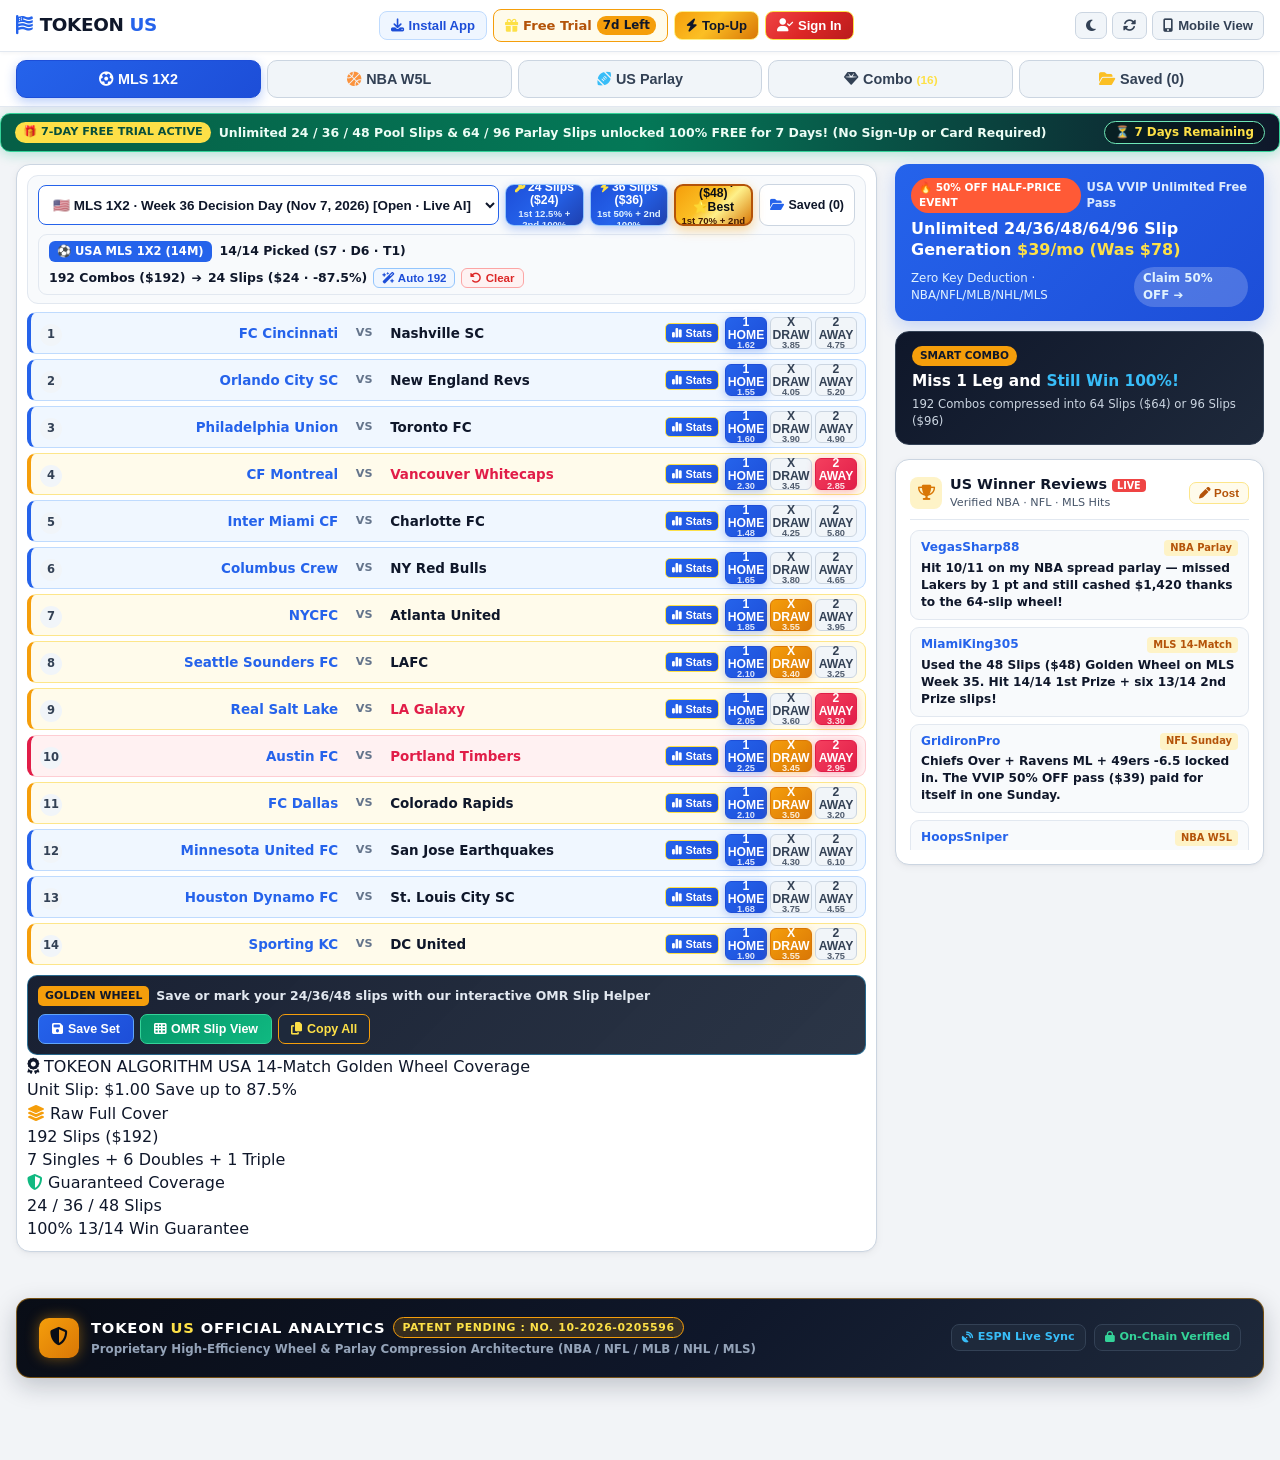
==== index.html @ 053cb9ce "feat(us): remove all AI win/loss predictions & integrate real-time ESPN official sportsbook/injury/s" ====
<!DOCTYPE html>
<html lang="en" data-theme="light" data-seo-country="US">
<head>
  <meta charset="UTF-8">
  <meta name="viewport" content="width=device-width, initial-scale=1.0, maximum-scale=5.0">
  <title>TOKEON US | USA Parlay &amp; 14-Match Pool Combinator (NBA · NFL · MLB · NHL · MLS)</title>
  <meta name="description" content="USA Exclusive AI Sportsbook Parlay & 14-Match Pool Combinator. Compress 192 combinations into 24/36/48/64/96 slips with 100% win guarantee across NBA, NFL, MLB, NHL, and MLS.">
  <meta name="theme-color" content="#0f172a">
  <meta name="robots" content="index, follow, noai, noimageai">
  <meta name="googlebot" content="index, follow, noai, noimageai">
  <meta http-equiv="X-Content-Type-Options" content="nosniff">
  <meta name="referrer" content="strict-origin-when-cross-origin">
  <link rel="manifest" href="./manifest.json">
  <link rel="stylesheet" href="https://cdnjs.cloudflare.com/ajax/libs/font-awesome/6.4.0/css/all.min.css">
  <link rel="stylesheet" href="./style.css?v=20261106_us_pure_en">
  <script src="https://assets.lemonsqueezy.com/lemon.js" defer></script>
</head>
<body class="pc-view-toto" data-view-mode="pc">

  <!-- 1ST LINE HEADER: TOKEON US | Install App | Keys | Top-Up | Sign In | Tools -->
  <header class="app-header app-header-line1">
    <div class="logo" style="cursor:pointer;" onclick="switchMainCategory('toto')">
      <i class="fa-solid fa-flag-usa"></i>
      <span>TOKEON <strong>US</strong></span>
    </div>

    <div class="header-main-actions">
      <button type="button" id="btnHeaderInstallApp" onclick="triggerInstallApp()" class="btn-header-item btn-betman" title="Install App on Desktop or Phone">
        <i class="fa-solid fa-download"></i>
        <span>Install App</span>
      </button>

      <div id="headerKeyDisplayBox" class="btn-header-item btn-key" style="cursor:pointer;" onclick="openKeyChargeModal('vvip')" title="7-Day Free Trial &amp; Key Status">
        <i class="fa-solid fa-gift" id="headerKeyIcon" style="color:#fde047;"></i>
        <span id="headerKeyLabelText">Free Trial</span>
        <span class="key-pill" id="headerKeyCountBadge">7d Left</span>
      </div>

      <button type="button" id="btnHeaderChargeKey" class="btn-header-item btn-sparkle-gold" onclick="openKeyChargeModal('key')">
        <i class="fa-solid fa-bolt"></i>
        <span>Top-Up</span>
      </button>

      <button type="button" id="btnHeaderUserInfo" class="btn-header-item btn-user btn-sparkle-red" onclick="handleUserHeaderClick()">
        <i class="fa-solid fa-user-check"></i>
        <span id="headerUserNameText">Sign In</span>
      </button>
    </div>

    <div class="header-right-tools">
      <button type="button" id="themeToggleBtn" class="btn-tool" onclick="toggleThemeMode()" title="Light / Dark Mode">
        <i class="fa-solid fa-moon" id="themeToggleIcon"></i>
      </button>
      <button type="button" id="refreshBtn" class="btn-tool" onclick="syncUsLiveScores(true)" title="Sync Official ESPN US Scores">
        <i class="fa-solid fa-rotate"></i>
      </button>
      <button type="button" id="deviceViewToggleBtn" class="btn-tool" onclick="toggleDeviceMode()" title="Switch Mobile / PC View">
        <i class="fa-solid fa-mobile-screen-button" id="deviceToggleIcon"></i>
        <span id="deviceToggleText">Mobile View</span>
      </button>
    </div>
  </header>

  <!-- 2ND LINE: 5-TAB MAIN CATEGORY BAR (IDENTICAL TO TOKEON.KR) -->
  <nav class="main-category-bar" id="mainCategoryBar">
    <button type="button" class="category-tab-btn active" id="tabNavToto" onclick="switchMainCategory('toto')">
      <i class="fa-solid fa-futbol"></i>
      <span>MLS 1X2</span>
    </button>
    <button type="button" class="category-tab-btn" id="tabNavBasket" onclick="switchMainCategory('basket')">
      <i class="fa-solid fa-basketball" style="color:#fb923c;"></i>
      <span>NBA W5L</span>
    </button>
    <button type="button" class="category-tab-btn" id="tabNavProto" onclick="switchMainCategory('proto')">
      <i class="fa-solid fa-football" style="color:#38bdf8;"></i>
      <span>US Parlay</span>
    </button>
    <button type="button" class="category-tab-btn vvip-tab-btn" id="tabNavCombo" onclick="switchMainCategory('combo')">
      <i class="fa-solid fa-gem"></i>
      <span>Combo <b id="comboCartBadgeCount" style="font-size:0.74rem; color:#fde047;"></b></span>
    </button>
    <button type="button" class="category-tab-btn" id="tabNavSaved" onclick="openGwSavedModal()">
      <i class="fa-solid fa-folder-open" style="color:#fbbf24;"></i>
      <span>Saved (<span id="navSavedSetsCount">0</span>)</span>
    </button>
  </nav>

  <!-- US 7-DAY UNLIMITED FREE TRIAL LAUNCH BANNER -->
  <div id="usFreeTrialTopBanner" style="max-width:1400px; margin:6px auto 0 auto; padding:7px 14px; background:linear-gradient(90deg, #065f46 0%, #047857 50%, #0f172a 100%); border:1.5px solid #34d399; border-radius:10px; color:#ffffff; display:flex; align-items:center; justify-content:space-between; flex-wrap:wrap; gap:8px; font-size:0.78rem; box-shadow:0 3px 12px rgba(16,185,129,0.28);">
    <div style="display:flex; align-items:center; gap:8px; flex-wrap:wrap;">
      <span id="usTrialBadgePill" style="background:#fde047; color:#064e3b; font-size:0.70rem; font-weight:900; padding:2px 8px; border-radius:999px;">🎁 7-DAY FREE TRIAL ACTIVE</span>
      <span id="usTrialBannerDesc" style="font-weight:800; color:#ecfdf5;">Unlimited 24 / 36 / 48 Pool Slips &amp; 64 / 96 Parlay Slips unlocked <b>100% FREE for 7 Days</b>! (No Sign-Up or Card Required)</span>
    </div>
    <span id="usTrialCountdownTag" style="background:rgba(0,0,0,0.35); border:1px solid #6ee7b7; color:#fde047; font-weight:900; font-size:0.74rem; padding:2px 10px; border-radius:999px;">⏳ 7 Days Remaining</span>
  </div>

  <!-- MAIN CONTAINER -->
  <main class="main-container">

    <!-- ==================== PANE 1: 14-MATCH US POOL (MLS 1X2 & NBA W5L) ==================== -->
    <section class="pane-column pane-toto" id="paneToto">
      <div class="toto-vip-board-container" id="vip14MatchBoard">

        <!-- Top Toolbar: Round Select | 24 / 36 / 48 Slips | Saved -->
        <div class="app-toto-toolbar">
          <div class="app-toolbar-tools">
            <select id="vipRoundSelect" class="vip-round-select" onchange="onUsPoolRoundChange(this.value)"></select>

            <div class="vip-cut-triple-grid">
              <button type="button" class="btn-hero-action btn-vip-cut" id="btnVipCutAction" onclick="generateGoldenWheel24(24)" title="192 Combos ➔ 24 Slips ($24) · 2nd Prize 100% Guaranteed">
                <span style="font-size:0.76rem; font-weight:900; line-height:1.1;"><i class="fa-solid fa-key" style="color:#fde047; font-size:0.65rem;"></i> 24 Slips ($24)</span>
                <span style="font-size:0.60rem; color:#dbeafe; font-weight:800; line-height:1.05; margin-top:2px;">1st 12.5% + 2nd 100%</span>
              </button>

              <button type="button" class="btn-hero-action btn-vip-cut" id="btnVipCutAction36" onclick="generateGoldenWheel24(36)" title="192 Combos ➔ 36 Slips ($36) · 1st 50% + 2nd 100% Guaranteed">
                <span style="font-size:0.76rem; font-weight:900; line-height:1.1;"><i class="fa-solid fa-bolt" style="color:#fde047; font-size:0.65rem;"></i> 36 Slips ($36)</span>
                <span style="font-size:0.60rem; color:#e0f2fe; font-weight:800; line-height:1.05; margin-top:2px;">1st 50% + 2nd 100%</span>
              </button>

              <button type="button" class="btn-hero-action btn-vip-cut" id="btnVipCutAction48" onclick="generateGoldenWheel24(48)" title="192 Combos ➔ 48 Slips ($48) · 1st 70% + 2nd 100% Guaranteed">
                <span style="font-size:0.76rem; font-weight:900; line-height:1.1;"><i class="fa-solid fa-crown" style="color:#78350f; font-size:0.65rem;"></i> 48 Slips ($48) ⭐Best</span>
                <span style="font-size:0.60rem; color:#451a03; font-weight:900; line-height:1.05; margin-top:2px;">1st 70% + 2nd 100%</span>
              </button>
            </div>

            <button type="button" id="btnToolbarSavedSets" class="btn-hero-action btn-vip-saved" onclick="openGwSavedModal()">
              <i class="fa-solid fa-folder-open" style="color:#2563eb;"></i>
              <span>Saved (<span id="toolbarSavedSetsCount">0</span>)</span>
            </button>
          </div>

          <!-- Summary & Quick Actions Row -->
          <div class="vip-summary-bar" style="margin-bottom:0;">
            <div style="display:flex; align-items:center; gap:8px; flex-wrap:wrap;">
              <span id="vipPoolModeBadge" style="background:#2563eb; color:#fff; font-size:0.72rem; font-weight:900; padding:2px 8px; border-radius:6px;">⚽ USA MLS 1X2 (14M)</span>
              <span class="vip-counts-tag" id="vipPickCountsText"><b>14</b>/14 Picked (S7 · D6 · T1)</span>
            </div>
            <div style="display:flex; align-items:center; gap:6px; flex-wrap:wrap;">
              <span class="vip-combos-badge" id="vipTotalCombosText">192 Combos ($192)</span>
              <span class="vip-arrow">➔</span>
              <span class="vip-guarantee-badge" id="vipGuaranteeStatusBadge">24 Slips ($24 · -87.5%)</span>
              <button type="button" onclick="autoFillAi192Pool()" style="background:#eff6ff; color:#1d4ed8; border:1px solid #93c5fd; border-radius:6px; padding:3px 8px; font-size:0.72rem; font-weight:900; cursor:pointer;">
                <i class="fa-solid fa-wand-magic-sparkles"></i> Auto 192
              </button>
              <button type="button" onclick="clearUsPoolBoard()" style="background:#fef2f2; color:#dc2626; border:1px solid #fca5a5; border-radius:6px; padding:3px 8px; font-size:0.72rem; font-weight:900; cursor:pointer;">
                <i class="fa-solid fa-rotate-left"></i> Clear
              </button>
            </div>
          </div>
        </div>

        <!-- Live Hit Banner for Past/Finished Rounds -->
        <div id="vipHitAccuracyBanner" style="display:none; margin-bottom:8px;"></div>

        <!-- 14-Match Compact Rows -->
        <div class="toto-14-screen-table" id="gwMatchSelectorGrid"></div>

        <!-- Bottom Save & OMR Action Bar -->
        <div style="margin-top:10px; padding:10px; background:linear-gradient(135deg, rgba(15,23,42,0.96), rgba(30,41,59,0.94)); border:1.5px solid rgba(56,189,248,0.45); border-radius:10px; display:flex; align-items:center; justify-content:space-between; flex-wrap:wrap; gap:8px;">
          <div style="display:flex; align-items:center; gap:7px;">
            <span style="background:#f59e0b; color:#0f172a; font-size:0.68rem; font-weight:900; padding:2px 7px; border-radius:5px;">GOLDEN WHEEL</span>
            <span style="font-size:0.78rem; color:#e2e8f0; font-weight:800;">Save or mark your 24/36/48 slips with our interactive OMR Slip Helper</span>
          </div>
          <div style="display:flex; align-items:center; gap:6px; flex-wrap:wrap;">
            <button type="button" onclick="saveCurrentGwCombination()" style="background:linear-gradient(135deg, #2563eb, #1d4ed8); color:#ffffff; border:1px solid #60a5fa; border-radius:7px; padding:7px 13px; font-size:0.78rem; font-weight:900; cursor:pointer; display:inline-flex; align-items:center; gap:5px;">
              <i class="fa-solid fa-floppy-disk"></i> Save Set
            </button>
            <button type="button" onclick="openGwFullTextModal('omr')" style="background:linear-gradient(135deg, #059669, #10b981); color:#ffffff; border:1px solid #34d399; border-radius:7px; padding:7px 13px; font-size:0.78rem; font-weight:900; cursor:pointer; display:inline-flex; align-items:center; gap:5px;">
              <i class="fa-solid fa-table-cells"></i> OMR Slip View
            </button>
            <button type="button" onclick="copyAllPoolSlips()" style="background:#1e293b; color:#fde047; border:1px solid #f59e0b; border-radius:7px; padding:7px 12px; font-size:0.78rem; font-weight:900; cursor:pointer; display:inline-flex; align-items:center; gap:5px;">
              <i class="fa-solid fa-copy"></i> Copy All
            </button>
          </div>
        </div>

        <!-- Generated Slips Inline Output Box -->
        <div id="gwResultOutputBox" style="display:none; margin-top:10px; background:#0f172a; border:1.5px solid #f59e0b; border-radius:11px; padding:12px; color:#f8fafc;">
          <div style="display:flex; justify-content:space-between; align-items:center; flex-wrap:wrap; gap:8px; margin-bottom:8px; padding-bottom:8px; border-bottom:1px solid rgba(255,255,255,0.12);">
            <div style="font-size:0.9rem; font-weight:900; color:#fde047;">
              <i class="fa-solid fa-trophy"></i> <span id="gwResultTitleText">Generated 24 Slips ($24 Total · $1/Slip)</span>
            </div>
            <div style="display:flex; gap:6px;">
              <button type="button" onclick="openGwFullTextModal('omr')" style="background:#f59e0b; color:#0f172a; border:none; border-radius:6px; padding:5px 10px; font-size:0.75rem; font-weight:900; cursor:pointer;">
                <i class="fa-solid fa-check-double"></i> Interactive OMR Card
              </button>
              <button type="button" onclick="downloadPoolSlipsTxt()" style="background:#1e293b; color:#38bdf8; border:1px solid #38bdf8; border-radius:6px; padding:5px 10px; font-size:0.75rem; font-weight:800; cursor:pointer;">
                <i class="fa-solid fa-download"></i> TXT
              </button>
            </div>
          </div>
          <div id="gwLiveHitSummaryBar" style="display:none; margin-bottom:8px;"></div>
          <div id="gwSlipsPreviewGrid" style="display:grid; grid-template-columns:repeat(auto-fill, minmax(220px, 1fr)); gap:6px; max-height:360px; overflow-y:auto;"></div>
        </div>

        <!-- 1st Prize Analysis Card -->
        <div class="toto-1st-analysis-card" id="totoFirstPrizeCard">
          <div class="fp-header">
            <div class="fp-title-group">
              <span class="fp-badge"><i class="fa-solid fa-award"></i> TOKEON ALGORITHM</span>
              <span class="fp-title">USA 14-Match Golden Wheel Coverage</span>
            </div>
            <div class="fp-live-cost">
              <span class="cost-label">Unit Slip:</span>
              <span class="cost-val">$1.00</span>
              <span class="combo-val" id="fpCardSavedPct">Save up to 87.5%</span>
            </div>
          </div>
          <div class="fp-grid">
            <div class="fp-item">
              <div class="fp-item-label"><i class="fa-solid fa-layer-group" style="color:#f59e0b;"></i> Raw Full Cover</div>
              <div class="fp-item-value highlight-gold" id="fpRawCombosVal">192 Slips ($192)</div>
              <div class="fp-item-sub">7 Singles + 6 Doubles + 1 Triple</div>
            </div>
            <div class="fp-item">
              <div class="fp-item-label"><i class="fa-solid fa-shield-halved" style="color:#10b981;"></i> Guaranteed Coverage</div>
              <div class="fp-item-value highlight-green" id="fpReducedVal">24 / 36 / 48 Slips</div>
              <div class="fp-item-sub">100% 13/14 Win Guarantee</div>
            </div>
          </div>
        </div>

      </div>
    </section>

    <!-- ==================== PANE 2: US PARLAY SPORTSBOOK (NBA · NFL · NHL · MLS) ==================== -->
    <section class="pane-column pane-proto" id="paneProto">
      <div class="control-bar proto-clean-bar">
        <div style="display:flex; align-items:center; justify-content:space-between; flex-wrap:wrap; gap:8px;">
          <div style="display:flex; align-items:center; gap:8px;">
            <span style="font-size:1rem; font-weight:900; color:var(--text-main);">
              <i class="fa-solid fa-fire-flame-curved" style="color:#f59e0b;"></i> USA Official Sportsbook Parlay (Nov 2026)
            </span>
            <span id="totalMatchCount" style="background:#eff6ff; color:#1d4ed8; border:1px solid #bfdbfe; font-size:0.75rem; font-weight:900; padding:2px 8px; border-radius:999px;">32 Matches</span>
          </div>
          <div style="display:flex; align-items:center; gap:6px;">
            <input type="text" id="usParlaySearchInput" oninput="renderUsParlayCards()" placeholder="Search US Team (e.g. Celtics, Chiefs, Ravens, Inter Miami)..." style="padding:5px 10px; border-radius:8px; border:1.5px solid #cbd5e1; font-size:0.78rem; font-weight:700; width:240px;">
            <button type="button" onclick="autoPickTop11ToCombo(16)" style="background:linear-gradient(135deg, #f59e0b, #d97706); color:#0f172a; border:1px solid #fde047; border-radius:8px; padding:5px 10px; font-size:0.76rem; font-weight:900; cursor:pointer; white-space:nowrap;">
              <i class="fa-solid fa-wand-magic-sparkles"></i> Auto-Pick 16 (15-Leg)
            </button>
          </div>
        </div>

        <!-- US League Filter Buttons -->
        <div class="tag-filter-row" id="usLeagueFilterBar">
          <button type="button" class="tag-btn active" data-league="ALL" onclick="setUsParlayLeagueFilter('ALL')">🇺🇸 All US Leagues (32)</button>
          <button type="button" class="tag-btn" data-league="NBA" onclick="setUsParlayLeagueFilter('NBA')">🏀 NBA (12)</button>
          <button type="button" class="tag-btn" data-league="NFL" onclick="setUsParlayLeagueFilter('NFL')">🏈 NFL (10)</button>
          <button type="button" class="tag-btn" data-league="NHL" onclick="setUsParlayLeagueFilter('NHL')">🏒 NHL (5)</button>
          <button type="button" class="tag-btn" data-league="MLS" onclick="setUsParlayLeagueFilter('MLS')">⚽ MLS (5)</button>
        </div>

        <div style="font-size:0.75rem; color:var(--text-muted); font-weight:700; display:flex; align-items:center; justify-content:space-between; flex-wrap:wrap; gap:4px;">
          <span>💡 Tap any <b>Moneyline (ML)</b>, <b>Spread</b>, <b>Total (U/O)</b>, or <b>Close-Game (W5L)</b> button to add unlimited games to your Parlay Cart!</span>
          <span style="color:#2563eb; font-weight:900;">Unlimited Selection · Prune in [Combo]</span>
        </div>
      </div>

      <!-- US Parlay Match Cards Grid -->
      <div class="proto-cards-grid" id="protoCardListContainer"></div>
    </section>

    <!-- ==================== PANE 3: US PARLAY COMBINATOR (COMBO) ==================== -->
    <section class="pane-column pane-combo" id="paneCombo">
      <div class="toto-vip-board-container" id="proto11GuaranteePanel">

        <!-- Combo Top Toolbar -->
        <div class="app-toto-toolbar">
          <div style="display:flex; align-items:center; justify-content:space-between; flex-wrap:wrap; gap:6px;">
            <div style="display:flex; align-items:center; gap:6px; flex:1; min-width:220px;">
              <select id="proto11CandidateSelect" class="vip-round-select" style="flex:1; min-width:160px; height:36px; font-size:0.78rem;"></select>
              <button type="button" onclick="proto11AddFromSelect()" style="background:#2563eb; color:#ffffff; border:1px solid #60a5fa; border-radius:8px; padding:0 11px; height:36px; font-size:0.76rem; font-weight:900; cursor:pointer; white-space:nowrap;">
                <i class="fa-solid fa-plus"></i> Add Match
              </button>
            </div>

            <div style="display:flex; align-items:center; gap:5px; flex-wrap:wrap;">
              <button type="button" onclick="switchMainCategory('proto')" style="background:#eff6ff; color:#1d4ed8; border:1.5px solid #93c5fd; border-radius:8px; padding:0 10px; height:36px; font-size:0.75rem; font-weight:900; cursor:pointer;">
                <i class="fa-solid fa-list-check"></i> + Pick from US Parlay
              </button>
              <button type="button" onclick="proto11AutoFill11()" style="background:linear-gradient(135deg, #059669, #10b981); color:#ffffff; border:1px solid #34d399; border-radius:8px; padding:0 10px; height:36px; font-size:0.75rem; font-weight:900; cursor:pointer;" title="11 Matches ➔ 10-Leg Marking (100% Win)">
                <i class="fa-solid fa-wand-magic-sparkles"></i> Auto 11 (10-Leg)
              </button>
              <button type="button" onclick="proto11AutoFillBest()" style="background:linear-gradient(135deg, #0284c7, #2563eb); color:#ffffff; border:1px solid #38bdf8; border-radius:8px; padding:0 10px; height:36px; font-size:0.75rem; font-weight:900; cursor:pointer;" title="16 Matches ➔ 15-Leg Marking (100% Win · US 16-Game Standard)">
                <i class="fa-solid fa-crown" style="color:#fde047;"></i> Auto 16 (15-Leg)
              </button>
              <button type="button" onclick="proto11ClearAll()" style="background:#fef2f2; color:#dc2626; border:1px solid #fca5a5; border-radius:8px; padding:0 10px; height:36px; font-size:0.75rem; font-weight:900; cursor:pointer;">
                <i class="fa-solid fa-trash-can"></i> Clear
              </button>
              <button type="button" onclick="openGwSavedModal()" style="background:#ffffff; color:#0f172a; border:1.5px solid #cbd5e1; border-radius:8px; padding:0 10px; height:36px; font-size:0.75rem; font-weight:900; cursor:pointer;">
                <i class="fa-solid fa-folder-open" style="color:#2563eb;"></i> Saved (<span id="proto11SavedSetsCount">0</span>)
              </button>
            </div>
          </div>

          <!-- 2 Compression Buttons (64 Slips & 96 Slips) -->
          <div style="display:grid; grid-template-columns:1fr 1fr; gap:8px; width:100%;">
            <button type="button" class="btn-hero-action btn-vip-cut" id="btnProto11Gen64" onclick="generateProto11GuaranteeSlips('exclude_triple')" style="height:46px; background:linear-gradient(135deg, #1d4ed8 0%, #2563eb 50%, #1e40af 100%) !important; border:1.5px solid #93c5fd !important;">
              <span style="font-size:0.80rem; font-weight:900; color:#ffffff;"><i class="fa-solid fa-key" style="color:#fde047;"></i> 192 Combos ➔ 64 Slips ($64) [Exclude Triple]</span>
              <span style="font-size:0.64rem; color:#dbeafe; font-weight:800; margin-top:2px;">16 Slots ➔ 15-Leg Marking · 100% Win Guaranteed</span>
            </button>

            <button type="button" class="btn-hero-action btn-vip-cut" id="btnProto11Gen96" onclick="generateProto11GuaranteeSlips('include_triple')" style="height:46px; background:linear-gradient(135deg, #f59e0b 0%, #fbbf24 45%, #d97706 100%) !important; border:2px solid #b45309 !important; color:#090d16 !important;">
              <span style="font-size:0.80rem; font-weight:900; color:#090d16;"><i class="fa-solid fa-crown" style="color:#78350f;"></i> 192 Combos ➔ 96 Slips ($96) [100% All-Kill]</span>
              <span style="font-size:0.64rem; color:#451a03; font-weight:900; margin-top:2px;">16 Slots ➔ 15-Leg Marking · 100% All-Kill Guaranteed</span>
            </button>
          </div>

          <!-- Combo Status Summary Bar -->
          <div class="vip-summary-bar" style="margin-bottom:0;">
            <span class="vip-counts-tag" id="proto11PickCountsText"><b>16</b>/16 Slots Picked (S9 · D6 · T1)</span>
            <div style="display:flex; align-items:center; gap:6px; flex-wrap:wrap;">
              <span class="vip-combos-badge" id="proto11TotalCombosText">192 Combos ➔ 96 Slips (15-Leg Marking · 100% All-Kill) / 64 Slips</span>
              <span class="vip-guarantee-badge" id="proto11GuaranteeStatusBadge">1 Wrong Leg Still Wins 100%!</span>
            </div>
          </div>
        </div>

        <!-- Selected Parlay Matches Board (Unlimited + [✕ Remove] button per row) -->
        <div class="toto-14-screen-table" id="proto11MatchRows"></div>

        <!-- Bottom Save Bar -->
        <div style="margin-top:10px; padding:10px; background:linear-gradient(135deg, rgba(15,23,42,0.96), rgba(30,41,59,0.94)); border:1.5px solid rgba(56,189,248,0.45); border-radius:10px; display:flex; align-items:center; justify-content:space-between; flex-wrap:wrap; gap:8px;">
          <div style="display:flex; align-items:center; gap:7px;">
            <span style="background:#38bdf8; color:#0f172a; font-size:0.68rem; font-weight:900; padding:2px 7px; border-radius:5px;">US PARLAY ENGINE</span>
            <span style="font-size:0.76rem; color:#e2e8f0; font-weight:700;">Tap the market badge (<b style="color:#fde047;">ML / Spread / U/O</b>) on any row to switch markets, or click <b style="color:#fca5a5;">[✕]</b> to remove extra games!</span>
          </div>
          <div style="display:flex; align-items:center; gap:6px;">
            <button type="button" onclick="saveCurrentProto11Combination()" style="background:linear-gradient(135deg, #2563eb, #1d4ed8); color:#ffffff; border:1px solid #60a5fa; border-radius:7px; padding:7px 13px; font-size:0.78rem; font-weight:900; cursor:pointer; display:inline-flex; align-items:center; gap:5px;">
              <i class="fa-solid fa-floppy-disk"></i> Save Parlay Set
            </button>
            <button type="button" onclick="copyProto11Slips()" style="background:#1e293b; color:#fde047; border:1px solid #f59e0b; border-radius:7px; padding:7px 12px; font-size:0.78rem; font-weight:900; cursor:pointer; display:inline-flex; align-items:center; gap:5px;">
              <i class="fa-solid fa-copy"></i> Copy Slips
            </button>
          </div>
        </div>

        <!-- Generated Parlay Slips Output Box -->
        <div id="proto11ResultOutputBox" style="display:none; margin-top:10px; background:#0f172a; border:1.5px solid #38bdf8; border-radius:11px; padding:12px; color:#f8fafc;">
          <div style="display:flex; justify-content:space-between; align-items:center; flex-wrap:wrap; gap:8px; margin-bottom:8px; padding-bottom:8px; border-bottom:1px solid rgba(255,255,255,0.12);">
            <div style="font-size:0.9rem; font-weight:900; color:#38bdf8;">
              <i class="fa-solid fa-layer-group"></i> <span id="proto11ResultTitle">Generated 64 Parlay Slips ($64 Total · $1/Slip)</span>
            </div>
            <div style="display:flex; gap:6px;">
              <button type="button" onclick="openProto11OmrModal()" style="background:#38bdf8; color:#0f172a; border:none; border-radius:6px; padding:5px 10px; font-size:0.75rem; font-weight:900; cursor:pointer;">
                <i class="fa-solid fa-check-double"></i> OMR Slip Helper
              </button>
              <button type="button" onclick="copyProto11Slips()" style="background:#1e293b; color:#fde047; border:1px solid #f59e0b; border-radius:6px; padding:5px 10px; font-size:0.75rem; font-weight:800; cursor:pointer;">
                <i class="fa-solid fa-copy"></i> Copy All
              </button>
            </div>
          </div>
          <div id="proto11LiveHitBanner" style="display:none; margin-bottom:8px;"></div>
          <div id="proto11SlipsGrid" style="display:grid; grid-template-columns:repeat(auto-fill, minmax(260px, 1fr)); gap:8px; max-height:480px; overflow-y:auto;"></div>
        </div>

      </div>
    </section>

    <!-- ==================== RIGHT 30% PC SIDEBAR: BANNERS, WINNER REVIEWS & US COMMUNITY ==================== -->
    <aside class="pane-community-sidebar" id="pcCommunitySidebar">
      <div class="pc-Banner-stack">
        <div class="pc-promo-banner banner-primary" onclick="openKeyChargeModal('vvip')">
          <div style="display:flex; align-items:center; gap:6px; margin-bottom:5px;">
            <span style="background:#ff5a36; color:#fff; font-size:0.66rem; font-weight:900; padding:2px 8px; border-radius:999px;">🔥 50% OFF HALF-PRICE EVENT</span>
            <span style="font-size:0.72rem; color:#dbeafe; font-weight:700;">USA VVIP Unlimited Free Pass</span>
          </div>
          <div style="font-size:1rem; font-weight:900; line-height:1.35; margin-bottom:6px;">
            Unlimited 24/36/48/64/96 Slip Generation <strong style="color:#fde047;">$39/mo (Was $78)</strong>
          </div>
          <div style="display:flex; justify-content:space-between; align-items:center; font-size:0.74rem; color:#e0f2fe;">
            <span>Zero Key Deduction · NBA/NFL/MLB/NHL/MLS</span>
            <span style="background:rgba(255,255,255,0.2); padding:3px 9px; border-radius:999px; font-weight:800;">Claim 50% OFF ➔</span>
          </div>
        </div>

        <div class="pc-promo-banner banner-royal" onclick="switchMainCategory('combo')">
          <div style="display:flex; align-items:center; gap:6px; margin-bottom:5px;">
            <span style="background:#f59e0b; color:#0f172a; font-size:0.66rem; font-weight:900; padding:2px 8px; border-radius:999px;">SMART COMBO</span>
          </div>
          <div style="font-size:0.96rem; font-weight:900; line-height:1.35; margin-bottom:5px; color:#fff;">
            Miss 1 Leg and <strong style="color:#38bdf8;">Still Win 100%!</strong>
          </div>
          <div style="font-size:0.73rem; color:#cbd5e1;">
            192 Combos compressed into 64 Slips ($64) or 96 Slips ($96)
          </div>
        </div>
      </div>

      <!-- Verified US Winner Reviews -->
      <div class="pc-community-card">
        <div style="display:flex; justify-content:space-between; align-items:center; padding-bottom:8px; border-bottom:1px solid var(--border-color);">
          <div style="display:flex; align-items:center; gap:8px;">
            <span style="width:32px; height:32px; border-radius:8px; background:#fef3c7; color:#d97706; display:inline-flex; align-items:center; justify-content:center; font-size:0.95rem;"><i class="fa-solid fa-trophy"></i></span>
            <div>
              <div style="font-size:0.9rem; font-weight:900; color:var(--text-main);">US Winner Reviews <span style="background:#ef4444; color:#fff; font-size:0.6rem; padding:1px 5px; border-radius:4px;">LIVE</span></div>
              <div style="font-size:0.7rem; color:var(--text-muted);">Verified NBA · NFL · MLS Hits</div>
            </div>
          </div>
          <button type="button" onclick="toggleReviewWriteForm()" style="background:#fffbeb; color:#b45309; border:1px solid #fde68a; border-radius:7px; padding:4px 9px; font-size:0.72rem; font-weight:800; cursor:pointer;">
            <i class="fa-solid fa-pen"></i> Post
          </button>
        </div>

        <div id="usReviewWriteBox" style="display:none; flex-direction:column; gap:6px; background:#f8fafc; padding:8px; border-radius:8px; border:1px solid #cbd5e1;">
          <input type="text" id="inpReviewAuthor" placeholder="Nickname (e.g. VegasSharp)" style="padding:5px 8px; border-radius:6px; border:1px solid #cbd5e1; font-size:0.76rem;">
          <input type="text" id="inpReviewTitle" placeholder="Review Title / Payout..." style="padding:5px 8px; border-radius:6px; border:1px solid #cbd5e1; font-size:0.76rem;">
          <button type="button" onclick="submitUsWinnerReview()" style="background:#2563eb; color:#fff; border:none; border-radius:6px; padding:6px; font-size:0.76rem; font-weight:900; cursor:pointer;">Submit Review</button>
        </div>

        <div id="usWinnerReviewsList" style="display:flex; flex-direction:column; gap:7px; max-height:320px; overflow-y:auto;"></div>
      </div>
    </aside>

  
        <!-- Premium US Official Patent & Security Footer -->
    <footer style="grid-column:1 / -1; width:100%; margin:28px auto 18px auto; padding:18px 22px; background:linear-gradient(135deg, #090d16 0%, #0f172a 55%, #1e293b 100%); border:1.5px solid rgba(245,158,11,0.45); border-radius:14px; box-shadow:0 8px 24px rgba(15,23,42,0.22); display:flex; align-items:center; justify-content:space-between; flex-wrap:wrap; gap:12px;">
      <div style="display:flex; align-items:center; gap:12px;">
        <div style="width:40px; height:40px; border-radius:10px; background:linear-gradient(135deg, #f59e0b, #d97706); color:#090d16; display:inline-flex; align-items:center; justify-content:center; font-size:1.15rem; font-weight:900; box-shadow:0 0 14px rgba(245,158,11,0.45);">
          <i class="fa-solid fa-shield-halved"></i>
        </div>
        <div style="text-align:left;">
          <div style="display:flex; align-items:center; gap:8px; flex-wrap:wrap;">
            <span style="font-size:0.92rem; font-weight:900; color:#ffffff; letter-spacing:0.8px;">TOKEON <span style="color:#fde047;">US</span> OFFICIAL ANALYTICS</span>
            <span style="background:rgba(245,158,11,0.18); border:1px solid #f59e0b; color:#fde047; font-size:0.68rem; font-weight:900; padding:2px 8px; border-radius:999px; letter-spacing:0.6px;">PATENT PENDING : NO. 10-2026-0205596</span>
          </div>
          <div style="font-size:0.74rem; color:#94a3b8; font-weight:700; margin-top:3px;">
            Proprietary High-Efficiency Wheel &amp; Parlay Compression Architecture (NBA / NFL / MLB / NHL / MLS)
          </div>
        </div>
      </div>
      <div style="display:flex; align-items:center; gap:8px; flex-wrap:wrap;">
        <span style="background:#1e293b; border:1px solid #334155; color:#38bdf8; font-size:0.70rem; font-weight:800; padding:4px 10px; border-radius:8px; display:inline-flex; align-items:center; gap:5px;">
          <i class="fa-solid fa-satellite-dish"></i> ESPN Live Sync
        </span>
        <span style="background:#1e293b; border:1px solid #334155; color:#34d399; font-size:0.70rem; font-weight:800; padding:4px 10px; border-radius:8px; display:inline-flex; align-items:center; gap:5px;">
          <i class="fa-solid fa-lock"></i> On-Chain Verified
        </span>
      </div>
    </footer>
  </main>

  <!-- ==================== MODAL 1: KEY TOP-UP & 50% OFF VVIP UNLIMITED PASS (#keyChargeModal) ==================== -->
  <div id="keyChargeModal" class="modal-overlay-bg" onclick="if(event.target===this)closeKeyChargeModal()">
    <div class="modal-card-box" style="max-width:460px; padding:14px;">
      <div style="display:flex; justify-content:space-between; align-items:center; margin-bottom:10px; padding-bottom:8px; border-bottom:1px solid rgba(245,158,11,0.3);">
        <div style="display:flex; align-items:center; gap:6px; font-weight:900; color:#ffffff; font-size:0.95rem;">
          <i class="fa-solid fa-crown" style="color:#fde047; text-shadow:0 0 8px rgba(245,158,11,0.7);"></i>
          <span id="chargeModalHeaderTitle" style="color:#fde047;">VVIP Unlimited Free Pass</span>
          <span style="background:rgba(245,158,11,0.18); border:1px solid #f59e0b; border-radius:999px; padding:1px 8px; font-size:0.72rem; color:#fde047; font-weight:800;">
            Keys: <strong id="modalMyKeyCount" style="color:#fff;">3</strong>
          </span>
        </div>
        <button type="button" onclick="closeKeyChargeModal()" style="background:#dc2626; color:#fff; border:none; width:30px; height:30px; border-radius:7px; font-weight:900; cursor:pointer;">✕</button>
      </div>

      <!-- Modal Mode Tabs: VVIP Unlimited Free Pass (Default Priority) vs Small Key Top-Up -->
      <div style="display:grid; grid-template-columns:1fr 1fr; gap:6px; margin-bottom:10px;">
        <button type="button" id="tabBtnChargeVvip" onclick="switchChargeModalTab('vvip')" style="height:38px; border-radius:8px; border:2px solid #fde047; background:linear-gradient(135deg, #1d4ed8 0%, #2563eb 45%, #3b82f6 100%); color:#ffffff; font-size:0.80rem; font-weight:900; cursor:pointer; display:flex; align-items:center; justify-content:center; gap:5px; box-shadow:0 4px 14px rgba(37,99,235,0.55);">
          <i class="fa-solid fa-crown" style="color:#fde047;"></i> <span>VVIP Unlimited Pass</span>
        </button>
        <button type="button" id="tabBtnChargeKey" onclick="switchChargeModalTab('key')" style="height:38px; border-radius:8px; border:1px solid #334155; background:#1e293b; color:#94a3b8; font-size:0.80rem; font-weight:900; cursor:pointer; display:flex; align-items:center; justify-content:center; gap:5px;">
          <i class="fa-solid fa-key" style="color:#fde047;"></i> <span>Small Key Top-Up</span>
        </button>
      </div>

      <!-- TAB 1 (DEFAULT): VVIP UNLIMITED FREE PASS (50% OFF HALF-PRICE — $39 / $89 / $149 / $249) -->
      <div id="chargeTabVvipContent">
        <div style="display:grid; grid-template-columns:1fr 1fr; gap:9px 7px; margin-top:4px; margin-bottom:10px;">
          <div class="us-price-card" id="pkgCard_vvip30" onclick="selectUsPackage('vvip30', '1-Month Free Pass', 39, 0, 30)" style="position:relative; padding:11px 6px 8px 6px; border-radius:10px; cursor:pointer; text-align:center; background:linear-gradient(135deg, #1e40af 0%, #1d4ed8 50%, #2563eb 100%); border:1.5px solid #93c5fd; box-shadow:0 4px 12px rgba(37,99,235,0.45);">
            <span style="position:absolute; top:-8px; right:8px; padding:1.5px 7px; font-size:0.61rem; font-weight:900; border-radius:999px; background:linear-gradient(135deg, #0284c7, #2563eb); color:#fff; border:1px solid #fde047;">🔥 50% OFF</span>
            <div style="font-size:0.83rem; font-weight:900; color:#ffffff; margin-bottom:2px;"><i class="fa-solid fa-crown" style="color:#fde047; font-size:0.72rem;"></i> 1-Month Pass</div>
            <div style="font-size:0.65rem; color:#dbeafe; font-weight:700;"><span style="text-decoration:line-through; opacity:0.85;">Was $78</span> · <span style="color:#fef08a; font-weight:800;">$1.30 / day</span></div>
            <div style="font-size:1.05rem; font-weight:900; color:#fde047; margin-top:2px;">$39.00</div>
          </div>

          <div class="us-price-card" id="pkgCard_vvip90" onclick="selectUsPackage('vvip90', '3-Month Free Pass', 89, 0, 90)" style="position:relative; padding:11px 6px 8px 6px; border-radius:10px; cursor:pointer; text-align:center; background:linear-gradient(135deg, #1d4ed8 0%, #2563eb 40%, #3b82f6 100%); border:2.2px solid #fde047; box-shadow:0 0 16px rgba(37,99,235,0.85);">
            <span style="position:absolute; top:-8px; right:8px; padding:1.5px 7px; font-size:0.61rem; font-weight:900; border-radius:999px; background:linear-gradient(135deg, #f59e0b, #ea580c); color:#fff; border:1px solid #fde047;">👑 BEST · 50%</span>
            <div style="font-size:0.83rem; font-weight:900; color:#ffffff; margin-bottom:2px;"><i class="fa-solid fa-crown" style="color:#fde047; font-size:0.72rem;"></i> 3-Month Pass</div>
            <div style="font-size:0.65rem; color:#dbeafe; font-weight:700;"><span style="text-decoration:line-through; opacity:0.85;">Was $178</span> · <span style="color:#fef08a; font-weight:800;">$29 / mo</span></div>
            <div style="font-size:1.05rem; font-weight:900; color:#fde047; margin-top:2px;">$89.00</div>
          </div>

          <div class="us-price-card" id="pkgCard_vvip180" onclick="selectUsPackage('vvip180', '6-Month Free Pass', 149, 0, 180)" style="position:relative; padding:11px 6px 8px 6px; border-radius:10px; cursor:pointer; text-align:center; background:linear-gradient(135deg, #1e40af 0%, #1d4ed8 50%, #2563eb 100%); border:1.5px solid #93c5fd; box-shadow:0 4px 12px rgba(37,99,235,0.45);">
            <span style="position:absolute; top:-8px; right:8px; padding:1.5px 7px; font-size:0.61rem; font-weight:900; border-radius:999px; background:linear-gradient(135deg, #0284c7, #2563eb); color:#fff; border:1px solid #fde047;">💎 50% OFF</span>
            <div style="font-size:0.83rem; font-weight:900; color:#ffffff; margin-bottom:2px;"><i class="fa-solid fa-crown" style="color:#fde047; font-size:0.72rem;"></i> 6-Month Pass</div>
            <div style="font-size:0.65rem; color:#dbeafe; font-weight:700;"><span style="text-decoration:line-through; opacity:0.85;">Was $298</span> · <span style="color:#fef08a; font-weight:800;">$24 / mo</span></div>
            <div style="font-size:1.05rem; font-weight:900; color:#fde047; margin-top:2px;">$149.00</div>
          </div>

          <div class="us-price-card" id="pkgCard_vvip365" onclick="selectUsPackage('vvip365', '12-Month Free Pass', 249, 0, 365)" style="position:relative; padding:11px 6px 8px 6px; border-radius:10px; cursor:pointer; text-align:center; background:linear-gradient(135deg, #1e40af 0%, #1d4ed8 50%, #2563eb 100%); border:1.5px solid #93c5fd; box-shadow:0 4px 12px rgba(37,99,235,0.45);">
            <span style="position:absolute; top:-8px; right:8px; padding:1.5px 7px; font-size:0.61rem; font-weight:900; border-radius:999px; background:linear-gradient(135deg, #0284c7, #2563eb); color:#fff; border:1px solid #fde047;">🏆 50% OFF</span>
            <div style="font-size:0.83rem; font-weight:900; color:#ffffff; margin-bottom:2px;"><i class="fa-solid fa-crown" style="color:#fde047; font-size:0.72rem;"></i> 12-Month Pass</div>
            <div style="font-size:0.65rem; color:#dbeafe; font-weight:700;"><span style="text-decoration:line-through; opacity:0.85;">Was $498</span> · <span style="color:#fef08a; font-weight:800;">$20 / mo</span></div>
            <div style="font-size:1.05rem; font-weight:900; color:#fde047; margin-top:2px;">$249.00</div>
          </div>
        </div>

        <!-- VVIP Exclusive Perks Banner (Identical to tokeon.kr) -->
        <div style="background:linear-gradient(90deg, rgba(29,78,216,0.35) 0%, rgba(37,99,235,0.28) 100%); border:1.5px solid #60a5fa; border-radius:8px; padding:8px 10px; margin-bottom:10px;">
          <div style="display:flex; align-items:center; justify-content:space-between; margin-bottom:3px;">
            <span style="color:#fde047; font-size:0.78rem; font-weight:900;"><i class="fa-solid fa-crown"></i> VVIP Exclusive 3-Point Perks</span>
            <span style="color:#93c5fd; font-size:0.70rem; font-weight:800;">Unlimited Free Pass</span>
          </div>
          <div style="display:flex; flex-direction:column; gap:2px; font-size:0.73rem; color:#f1f5f9; line-height:1.4;">
            <div><i class="fa-solid fa-check" style="color:#38bdf8;"></i> <b>Unlimited All-Sport Slips</b>: MLS 1X2 · NBA W5L · US Parlay (0 Keys Used)</div>
            <div><i class="fa-solid fa-check" style="color:#38bdf8;"></i> <b>100% Key Preservation</b>: Existing Keys remain safe in your account</div>
            <div><i class="fa-solid fa-check" style="color:#38bdf8;"></i> <b>Gold Crown VIP Badge</b> &amp; 24/7 Instant Priority Access</div>
          </div>
        </div>
      </div>

      <!-- TAB 2: SMALL KEY TOP-UP (5 / 15 / 30 / 70 KEYS — $5.90 / $14.90 / $24.90 / $49.00) -->
      <div id="chargeTabKeyContent" style="display:none;">
        <div style="display:grid; grid-template-columns:1fr 1fr; gap:9px 7px; margin-top:4px; margin-bottom:10px;">
          <div class="us-price-card" id="pkgCard_key5" onclick="selectUsPackage('key5', '5 Keys (Starter)', 5.90, 5, 0)" style="position:relative; padding:11px 6px 8px 6px; border-radius:10px; cursor:pointer; text-align:center; background:#1e293b; border:1.5px solid #475569;">
            <span style="position:absolute; top:-8px; right:8px; padding:1.5px 7px; font-size:0.61rem; font-weight:900; border-radius:999px; background:#0284c7; color:#fff; border:1px solid #38bdf8;">🌱 Starter · 76% OFF</span>
            <div style="font-size:0.86rem; font-weight:900; color:#ffffff; margin-bottom:2px;">🔑 5 Keys</div>
            <div style="font-size:0.65rem; color:#cbd5e1; font-weight:700;"><span style="text-decoration:line-through; opacity:0.8;">Was $25</span> · <span style="color:#38bdf8; font-weight:800;">$1.18 / Key</span></div>
            <div style="font-size:1.05rem; font-weight:900; color:#fde047; margin-top:2px;">$5.90</div>
          </div>

          <div class="us-price-card" id="pkgCard_key15" onclick="selectUsPackage('key15', '15 Keys (Value)', 14.90, 15, 0)" style="position:relative; padding:11px 6px 8px 6px; border-radius:10px; cursor:pointer; text-align:center; background:#1e293b; border:2.2px solid #fde047;">
            <span style="position:absolute; top:-8px; right:8px; padding:1.5px 7px; font-size:0.61rem; font-weight:900; border-radius:999px; background:#10b981; color:#022c22; border:1px solid #fde047;">👍 Value · 80% OFF</span>
            <div style="font-size:0.86rem; font-weight:900; color:#ffffff; margin-bottom:2px;">🔑 15 Keys</div>
            <div style="font-size:0.65rem; color:#cbd5e1; font-weight:700;"><span style="text-decoration:line-through; opacity:0.8;">Was $75</span> · <span style="color:#34d399; font-weight:800;">$0.99 / Key</span></div>
            <div style="font-size:1.05rem; font-weight:900; color:#fde047; margin-top:2px;">$14.90</div>
          </div>

          <div class="us-price-card" id="pkgCard_key30" onclick="selectUsPackage('key30', '30 Keys (Popular)', 24.90, 30, 0)" style="position:relative; padding:11px 6px 8px 6px; border-radius:10px; cursor:pointer; text-align:center; background:#1e293b; border:1.5px solid #475569;">
            <span style="position:absolute; top:-8px; right:8px; padding:1.5px 7px; font-size:0.61rem; font-weight:900; border-radius:999px; background:#f59e0b; color:#0f172a; border:1px solid #fde047;">🔥 Popular · 83% OFF</span>
            <div style="font-size:0.86rem; font-weight:900; color:#ffffff; margin-bottom:2px;">🔑 30 Keys</div>
            <div style="font-size:0.65rem; color:#cbd5e1; font-weight:700;"><span style="text-decoration:line-through; opacity:0.8;">Was $150</span> · <span style="color:#fde047; font-weight:800;">$0.83 / Key</span></div>
            <div style="font-size:1.05rem; font-weight:900; color:#fde047; margin-top:2px;">$24.90</div>
          </div>

          <div class="us-price-card" id="pkgCard_key70" onclick="selectUsPackage('key70', '70 Keys (Hot Deal)', 49.00, 70, 0)" style="position:relative; padding:11px 6px 8px 6px; border-radius:10px; cursor:pointer; text-align:center; background:#1e293b; border:1.5px solid #475569;">
            <span style="position:absolute; top:-8px; right:8px; padding:1.5px 7px; font-size:0.61rem; font-weight:900; border-radius:999px; background:#e11d48; color:#fff; border:1px solid #fde047;">⚡ Hot Deal · 86% OFF</span>
            <div style="font-size:0.86rem; font-weight:900; color:#ffffff; margin-bottom:2px;">🔑 70 Keys</div>
            <div style="font-size:0.65rem; color:#cbd5e1; font-weight:700;"><span style="text-decoration:line-through; opacity:0.8;">Was $350</span> · <span style="color:#fda4af; font-weight:800;">$0.70 / Key</span></div>
            <div style="font-size:1.05rem; font-weight:900; color:#fde047; margin-top:2px;">$49.00</div>
          </div>
        </div>
        <div style="font-size:0.74rem; color:#cbd5e1; margin-bottom:10px; background:rgba(56,189,248,0.1); border:1px solid rgba(56,189,248,0.3); padding:7px 10px; border-radius:8px;">
          💡 Keys <b>never expire</b>. 24 Slips = <b>1 Key</b> · 36/64 Slips = <b>2 Keys</b> · 48/96 Slips = <b>3 Keys</b>.
        </div>
      </div>

      <!-- Selected Package Checkout Box -->
      <div style="background:#111827; border:1.5px solid #38bdf8; border-radius:10px; padding:10px; margin-bottom:10px;">
        <div style="display:flex; justify-content:space-between; align-items:center; margin-bottom:7px;">
          <span style="font-size:0.78rem; color:#94a3b8; font-weight:800;">Selected Plan:</span>
          <span id="selectedUsPkgTitle" style="font-size:0.88rem; color:#fde047; font-weight:900;">3-Month Free Pass — $89.00</span>
        </div>
        <div style="display:grid; grid-template-columns:1fr 1fr; gap:8px;">
          <button type="button" onclick="checkoutSelectedUsPackage()" style="height:42px; border-radius:9px; border:1.5px solid #475569; background:#1e293b; color:#94a3b8; font-size:0.78rem; font-weight:900; cursor:pointer; display:flex; align-items:center; justify-content:center; gap:5px;">
            <i class="fa-solid fa-credit-card"></i> <span>Credit Card (Coming Soon)</span>
          </button>
          <button type="button" onclick="openCryptoPayModal()" style="height:42px; border-radius:9px; border:1.5px solid #fde047; background:linear-gradient(135deg, #059669 0%, #10b981 50%, #047857 100%); color:#ffffff; font-size:0.82rem; font-weight:900; cursor:pointer; box-shadow:0 4px 14px rgba(16,185,129,0.55); display:flex; align-items:center; justify-content:center; gap:5px;">
            <i class="fa-solid fa-bolt" style="color:#fde047;"></i> <span>Pay with USDT / TRX</span>
          </button>
        </div>
      </div>

      <!-- Promo / VIP Activation Code Box -->
      <div style="display:flex; gap:6px; align-items:center;">
        <input type="text" id="inpUsPromoCode" placeholder="Have a Coupon / VIP Code? Enter here..." style="flex:1; height:32px; padding:0 10px; border-radius:7px; border:1px solid #475569; background:#1e293b; color:#fff; font-size:0.78rem; font-weight:700;">
        <button type="button" onclick="redeemUsPromoCode()" style="height:32px; padding:0 12px; border-radius:7px; border:none; background:#6366f1; color:#ffffff; font-size:0.76rem; font-weight:900; cursor:pointer;">Redeem</button>
      </div>
    </div>
  </div>

  
    <!-- ==================== MODAL 3: CRYPTO (USDT / TRX) INSTANT CHECKOUT (#cryptoPayModal) ==================== -->
  <div id="cryptoPayModal" class="modal-overlay-bg" onclick="if(event.target===this)closeCryptoPayModal()" style="display:none; position:fixed; top:0; left:0; width:100%; height:100%; background:rgba(0,0,0,0.82); z-index:99999; justify-content:center; align-items:center; padding:12px;">
    <div class="modal-card-box" style="max-width:440px; width:100%; background:#0f172a; border:2px solid #10b981; border-radius:14px; padding:16px; color:#fff; box-shadow:0 10px 30px rgba(16,185,129,0.35);">
      <div style="display:flex; justify-content:space-between; align-items:center; margin-bottom:12px; padding-bottom:8px; border-bottom:1px solid rgba(16,185,129,0.3);">
        <div style="display:flex; align-items:center; gap:6px; font-weight:900; color:#ffffff; font-size:1.02rem;">
          <i class="fa-solid fa-bolt" style="color:#fde047;"></i>
          <span style="color:#34d399;">Instant USDT / TRX Crypto Checkout</span>
        </div>
        <button type="button" onclick="closeCryptoPayModal()" style="background:#dc2626; color:#fff; border:none; width:30px; height:30px; border-radius:7px; font-weight:900; cursor:pointer;">✕</button>
      </div>

      <!-- Selected Package Info Box -->
      <div style="background:#1e293b; border:1px solid #334155; border-radius:9px; padding:9px 12px; margin-bottom:12px; display:flex; justify-content:space-between; align-items:center;">
        <div>
          <div style="font-size:0.72rem; color:#94a3b8; font-weight:700;">Selected Plan</div>
          <div id="cryptoSelectedPlanTitle" style="font-size:0.92rem; color:#fde047; font-weight:900;">3-Month Free Pass</div>
        </div>
        <div style="text-align:right;">
          <div style="font-size:0.72rem; color:#94a3b8; font-weight:700;">Amount Due</div>
          <div id="cryptoPayAmountDisplay" style="font-size:1.08rem; color:#34d399; font-weight:900;">89.00 USDT</div>
        </div>
      </div>

      <!-- Network Selection Tabs -->
      <div style="display:grid; grid-template-columns:1fr 1fr; gap:6px; margin-bottom:12px;">
        <button type="button" id="tabBtnCryptoTrc" onclick="switchCryptoNetwork('TRC')" style="height:38px; border-radius:8px; border:2px solid #34d399; background:linear-gradient(135deg, #065f46 0%, #047857 100%); color:#ffffff; font-size:0.78rem; font-weight:900; cursor:pointer;">
          🟢 TRC-20 (Tron) <span style="font-size:0.65rem; color:#fde047;">[Low Fee ~$0.10]</span>
        </button>
        <button type="button" id="tabBtnCryptoBsc" onclick="switchCryptoNetwork('BSC')" style="height:38px; border-radius:8px; border:1px solid #334155; background:#1e293b; color:#94a3b8; font-size:0.78rem; font-weight:900; cursor:pointer;">
          🟡 BEP-20 (BSC) <span style="font-size:0.65rem;">[BNB Smart Chain]</span>
        </button>
      </div>

      <!-- QR Code & Address Box -->
      <div style="background:#111827; border:1.5px solid #10b981; border-radius:10px; padding:12px; text-align:center; margin-bottom:12px;">
        <div style="font-size:0.76rem; color:#cbd5e1; margin-bottom:8px; font-weight:700;">
          Scan QR code with your wallet or exchange app
        </div>
        <div style="display:inline-block; padding:6px; background:#ffffff; border-radius:8px; margin-bottom:8px;">
          <img id="cryptoQrImg" src="https://api.qrserver.com/v1/create-qr-code/?size=150x150&data=TN9wD36GNrCjxHMEwYdS6QvjanxftaAJfm" alt="QR Code" style="width:140px; height:140px; display:block;">
        </div>

        <div style="font-size:0.72rem; color:#94a3b8; margin-bottom:4px; font-weight:700;">Deposit Wallet Address:</div>
        <div id="cryptoAddressText" style="font-family:monospace; font-size:0.78rem; color:#fde047; word-break:break-all; background:#1e293b; padding:6px 8px; border-radius:6px; border:1px dashed #475569; margin-bottom:8px;">
          TN9wD36GNrCjxHMEwYdS6QvjanxftaAJfm
        </div>

        <button type="button" id="btnCopyCryptoAddr" onclick="copyCryptoAddress()" style="width:100%; height:34px; border-radius:6px; border:1px solid #34d399; background:rgba(16,185,129,0.15); color:#34d399; font-weight:900; font-size:0.80rem; cursor:pointer; display:flex; align-items:center; justify-content:center; gap:6px;">
          <i class="fa-solid fa-copy"></i> <span id="copyCryptoAddrText">📋 Copy Wallet Address</span>
        </button>
      </div>

      <!-- Verification & Activation Input -->
      <div style="background:#1e293b; border-radius:9px; padding:10px; margin-bottom:10px;">
        <div style="font-size:0.74rem; color:#cbd5e1; font-weight:700; margin-bottom:6px;">
          💡 Enter your sender wallet address or TXID (optional — auto-detected in 10s):
        </div>
        <input type="text" id="inpCryptoTxid" placeholder="Sender Wallet Address or TXID (Optional)" style="width:100%; height:34px; padding:0 10px; border-radius:6px; border:1px solid #475569; background:#0f172a; color:#fff; font-size:0.78rem; font-weight:700; box-sizing:border-box; margin-bottom:8px;">
        <button type="button" onclick="confirmCryptoPayment()" style="width:100%; height:44px; border-radius:9px; border:none; background:linear-gradient(135deg, #059669 0%, #10b981 50%, #047857 100%); color:#ffffff; font-size:0.90rem; font-weight:900; cursor:pointer; box-shadow:0 4px 14px rgba(16,185,129,0.55); display:flex; align-items:center; justify-content:center; gap:6px;">
          <i class="fa-solid fa-circle-check" style="color:#fde047;"></i> <span>✅ Verify Deposit &amp; Unlock Instantly</span>
        </button>
      </div>
    </div>
  </div>



  <!-- ==================== MODAL 2: QUICK 3-SECOND SIGN IN / ACCOUNT (#membershipModal) ==================== -->
  <div id="membershipModal" class="modal-overlay-bg" onclick="if(event.target===this)closeMembershipModal()">
    <div class="modal-card-box" style="max-width:440px;">
      <div style="display:flex; justify-content:space-between; align-items:center; margin-bottom:12px; padding-bottom:10px; border-bottom:1px solid rgba(255,255,255,0.12);">
        <h3 style="font-size:1.08rem; font-weight:900; color:#ffffff;"><i class="fa-solid fa-user-shield" style="color:#38bdf8;"></i> TOKEON US Account &amp; Free Keys</h3>
        <button type="button" onclick="closeMembershipModal()" style="background:#dc2626; color:#fff; border:none; width:30px; height:30px; border-radius:7px; font-weight:900; cursor:pointer;">✕</button>
      </div>
      <div style="font-size:0.8rem; color:#fde047; background:rgba(245,158,11,0.15); border:1px solid #f59e0b; border-radius:8px; padding:8px 10px; margin-bottom:12px; font-weight:800;">
        🎁 Your <b>7-Day Unlimited Free Trial</b> starts automatically! Sign in or create a 3-second account to receive <b>+3 Bonus Keys</b>.
      </div>
      <div style="display:flex; flex-direction:column; gap:9px;">
        <input type="text" id="inpMemberId" placeholder="Username or Email (e.g. usplayer1)" style="padding:10px 12px; border-radius:8px; border:1.5px solid #475569; background:#1e293b; color:#fff; font-size:0.86rem; font-weight:700;">
        <input type="password" id="inpMemberPw" placeholder="Password (4+ characters)" style="padding:10px 12px; border-radius:8px; border:1.5px solid #475569; background:#1e293b; color:#fff; font-size:0.86rem; font-weight:700;">
        <button type="button" onclick="submitUsMemberLogin()" style="padding:12px; border-radius:9px; border:1.5px solid #fde047; background:linear-gradient(135deg,#2563eb,#1d4ed8); color:#fff; font-size:0.92rem; font-weight:900; cursor:pointer;">
          <i class="fa-solid fa-right-to-bracket"></i> Sign In / Instant Sign Up
        </button>
        <button type="button" id="btnMemberLogout" onclick="logoutUsMember()" style="display:none; padding:9px; border-radius:8px; border:1px solid #ef4444; background:rgba(239,68,68,0.15); color:#fca5a5; font-size:0.82rem; font-weight:800; cursor:pointer;">
          Sign Out
        </button>
      </div>
    </div>
  </div>

  <!-- ==================== MODAL 3: INTERACTIVE OMR SLIP HELPER (#gwFullTextModal) ==================== -->
  <div id="gwFullTextModal" class="modal-overlay-bg" onclick="if(event.target===this)closeGwFullTextModal()">
    <div class="modal-card-box" style="max-width:680px;">
      <div style="display:flex; justify-content:space-between; align-items:center; margin-bottom:10px; padding-bottom:8px; border-bottom:1px solid rgba(255,255,255,0.12);">
        <h3 id="omrModalTitle" style="font-size:1.05rem; font-weight:900; color:#fde047;"><i class="fa-solid fa-table-cells"></i> Interactive OMR Slip Helper ($1 / Slip)</h3>
        <button type="button" onclick="closeGwFullTextModal()" style="background:#dc2626; color:#fff; border:none; width:30px; height:30px; border-radius:7px; font-weight:900; cursor:pointer;">✕</button>
      </div>

      <div style="display:flex; gap:6px; margin-bottom:10px;">
        <button type="button" id="btnOmrTabCard" onclick="switchOmrModalTab('omr')" style="flex:1; padding:8px; border-radius:8px; border:1.5px solid #f59e0b; background:#f59e0b; color:#0f172a; font-size:0.8rem; font-weight:900; cursor:pointer;">1-by-1 Slip Card</button>
        <button type="button" id="btnOmrTabList" onclick="switchOmrModalTab('list')" style="flex:1; padding:8px; border-radius:8px; border:1px solid #475569; background:#1e293b; color:#cbd5e1; font-size:0.8rem; font-weight:900; cursor:pointer;">All Slips List</button>
        <button type="button" id="btnOmrTabText" onclick="switchOmrModalTab('text')" style="flex:1; padding:8px; border-radius:8px; border:1px solid #475569; background:#1e293b; color:#cbd5e1; font-size:0.8rem; font-weight:900; cursor:pointer;">Copy Plain Text</button>
      </div>

      <div id="omrModalBodyContent"></div>
    </div>
  </div>

  <!-- ==================== MODAL 4: SAVED COMBINATIONS (#gwSavedModal) ==================== -->
  <div id="gwSavedModal" class="modal-overlay-bg" onclick="if(event.target===this)closeGwSavedModal()">
    <div class="modal-card-box" style="max-width:640px;">
      <div style="display:flex; justify-content:space-between; align-items:center; margin-bottom:10px; padding-bottom:8px; border-bottom:1px solid rgba(255,255,255,0.12);">
        <h3 style="font-size:1.05rem; font-weight:900; color:#38bdf8;"><i class="fa-solid fa-folder-open"></i> Saved Combinations (MLS 1X2 · NBA W5L · US Parlay)</h3>
        <button type="button" onclick="closeGwSavedModal()" style="background:#dc2626; color:#fff; border:none; width:30px; height:30px; border-radius:7px; font-weight:900; cursor:pointer;">✕</button>
      </div>
      <div id="gwSavedModalList" style="display:flex; flex-direction:column; gap:8px; max-height:68vh; overflow-y:auto;"></div>
    </div>
  </div>

  <!-- ==================== MODAL 5: US MATCH DETAIL & H2H ANALYTICS (#matchDetailModal) ==================== -->
  <div id="matchDetailModal" class="modal-overlay-bg" onclick="if(event.target===this)closeMatchDetailModal()">
    <div class="modal-card-box match-detail-modal-dialog" style="max-width:680px; background:#f8fafc; color:#0f172a; border:2.5px solid #2563eb;">
      <div class="match-detail-modal-header" style="display:flex; justify-content:space-between; align-items:center; padding:10px 14px; background:linear-gradient(135deg,#1e3a8a,#2563eb); color:#fff; border-radius:10px; margin-bottom:12px;">
        <div id="matchDetailModalTitle" style="font-size:0.96rem; font-weight:900;">📊 US Match Deep Analytics &amp; H2H</div>
        <button type="button" onclick="closeMatchDetailModal()" style="background:#dc2626; color:#fff; border:1px solid #fde047; width:30px; height:30px; border-radius:7px; font-weight:900; cursor:pointer;">✕</button>
      </div>
      <div id="matchDetailModalBody"></div>
    </div>
  </div>

  <!-- ==================== MODAL 6: APP INSTALL GUIDE (#appInstallModal) ==================== -->
  <div id="appInstallModal" class="modal-overlay-bg" onclick="if(event.target===this)closeAppInstallModal()">
    <div class="modal-card-box" style="max-width:460px;">
      <div style="display:flex; justify-content:space-between; align-items:center; margin-bottom:10px;">
        <h3 style="font-size:1.05rem; font-weight:900; color:#38bdf8;">📲 Install TOKEON US App</h3>
        <button type="button" onclick="closeAppInstallModal()" style="background:#dc2626; color:#fff; border:none; width:30px; height:30px; border-radius:7px; font-weight:900; cursor:pointer;">✕</button>
      </div>
      <div style="font-size:0.84rem; color:#e2e8f0; display:flex; flex-direction:column; gap:10px; line-height:1.5;">
        <div style="background:#1e293b; padding:10px; border-radius:8px; border:1px solid #334155;">
          <b style="color:#fde047;">💻 PC (Chrome / Edge):</b><br>
          Click the <b>[📥 Install App]</b> icon on the right side of the address bar to add TOKEON US directly to your desktop.
        </div>
        <div style="background:#1e293b; padding:10px; border-radius:8px; border:1px solid #334155;">
          <b style="color:#38bdf8;">📱 iPhone / Android:</b><br>
          • <b>iPhone (Safari):</b> Tap <b>[Share ↑] ➔ [Add to Home Screen (+)]</b><br>
          • <b>Android (Chrome):</b> Tap menu <b>[⋮] ➔ [Install App / Add to Home Screen]</b>
        </div>
      </div>
    </div>
  </div>

  <script src="./app.js?v=20261106_us_espn_live_v3"></script>
</body>
</html>
---- style.css ----
/* ==========================================================================
   TOKEON US (USA EXCLUSIVE EDITION) - 100% IDENTICAL UI/UX TO TOKEON.KR
   ========================================================================== */
:root {
  --bg-main: #F2F4F7;
  --bg-card: #FFFFFF;
  --bg-card-hover: #F8FAFC;
  --bg-header: #FFFFFF;
  --border-color: #E2E8F0;
  --border-subtle: #F1F5F9;
  --text-main: #0F172A;
  --text-muted: #475569;
  --text-sub: #334155;
  --primary: #2563EB;
  --primary-hover: #1D4ED8;
  --gold: #D97706;
  --emerald: #059669;
  --danger: #DC2626;
  --card-shadow: 0 2px 8px rgba(15, 23, 42, 0.05), 0 1px 2px rgba(15, 23, 42, 0.03);
  --card-shadow-lg: 0 8px 24px rgba(15, 23, 42, 0.09);
}

* {
  box-sizing: border-box;
  margin: 0;
  padding: 0;
}

html, body {
  font-family: 'Pretendard', 'Inter', -apple-system, BlinkMacSystemFont, system-ui, sans-serif;
  background-color: var(--bg-main);
  color: var(--text-main);
  line-height: 1.45;
  -webkit-font-smoothing: antialiased;
  overflow-x: hidden;
}

body.dark-mode {
  --bg-main: #090D16;
  --bg-card: #111827;
  --bg-card-hover: #1E293B;
  --bg-header: #0F172A;
  --border-color: #1E293B;
  --border-subtle: #1A243A;
  --text-main: #F8FAFC;
  --text-muted: #94A3B8;
  --text-sub: #CBD5E1;
  background-color: #090D16 !important;
  color: #F8FAFC !important;
}

/* ==========================================================================
   1. TOP HEADER (.app-header-line1) - IDENTICAL TO TOKEON.KR
   ========================================================================== */
.app-header-line1 {
  display: flex !important;
  justify-content: space-between !important;
  align-items: center !important;
  padding: 8px 16px !important;
  background: rgba(255, 255, 255, 0.97) !important;
  backdrop-filter: blur(12px) !important;
  border-bottom: 1px solid #E2E8F0 !important;
  min-height: 52px !important;
  position: sticky !important;
  top: 0 !important;
  z-index: 1000 !important;
  box-shadow: 0 1px 4px rgba(15, 23, 42, 0.05) !important;
}

body.dark-mode .app-header-line1 {
  background: rgba(15, 23, 42, 0.96) !important;
  border-bottom: 1px solid #1E293B !important;
}

.app-header-line1 .logo {
  display: inline-flex !important;
  align-items: center !important;
  gap: 7px !important;
  font-size: 1.15rem !important;
  font-weight: 900 !important;
  color: #0F172A !important;
  letter-spacing: -0.02em !important;
  white-space: nowrap !important;
}

body.dark-mode .app-header-line1 .logo {
  color: #FFFFFF !important;
}

.app-header-line1 .logo i {
  color: #2563EB !important;
  font-size: 1.2rem !important;
}

.app-header-line1 .logo strong {
  color: #2563EB !important;
}

body.dark-mode .app-header-line1 .logo i,
body.dark-mode .app-header-line1 .logo strong {
  color: #38BDF8 !important;
}

.header-main-actions {
  display: flex !important;
  align-items: center !important;
  gap: 6px !important;
  flex-wrap: nowrap !important;
}

.btn-header-item {
  display: inline-flex !important;
  align-items: center !important;
  gap: 5px !important;
  font-size: 0.82rem !important;
  font-weight: 800 !important;
  padding: 6px 11px !important;
  border-radius: 8px !important;
  border: 1px solid transparent !important;
  cursor: pointer !important;
  text-decoration: none !important;
  transition: all 0.15s ease !important;
  white-space: nowrap !important;
}

.btn-header-item.btn-betman {
  background: #EFF6FF !important;
  color: #1D4ED8 !important;
  border-color: #BFDBFE !important;
}
.btn-header-item.btn-betman:hover {
  background: #2563EB !important;
  color: #FFFFFF !important;
}

.btn-header-item.btn-key {
  background: #FFFBEB !important;
  color: #B45309 !important;
  border: 1.5px solid #F59E0B !important;
}
body.dark-mode .btn-header-item.btn-key {
  background: rgba(245, 158, 11, 0.16) !important;
  color: #FEF08A !important;
}

.key-pill {
  background: #F59E0B !important;
  color: #0F172A !important;
  padding: 1px 6px !important;
  border-radius: 9px !important;
  font-size: 0.74rem !important;
  font-weight: 900 !important;
}

@keyframes sparkleKeyGold {
  0%, 100% { box-shadow: 0 2px 10px rgba(245, 158, 11, 0.55), 0 0 8px rgba(253, 224, 71, 0.65); }
  50% { box-shadow: 0 3px 16px rgba(245, 158, 11, 0.9), 0 0 14px rgba(254, 240, 138, 0.95); }
}

@keyframes sparkleLoginRed {
  0%, 100% { box-shadow: 0 2px 10px rgba(239, 68, 68, 0.55), 0 0 8px rgba(251, 113, 133, 0.6); }
  50% { box-shadow: 0 3px 16px rgba(220, 38, 38, 0.9), 0 0 14px rgba(253, 224, 71, 0.85); }
}

.btn-sparkle-gold {
  background: linear-gradient(135deg, #F59E0B 0%, #FBBF24 45%, #D97706 100%) !important;
  color: #0F172A !important;
  border: 1.5px solid #FEF08A !important;
  font-weight: 900 !important;
  animation: sparkleKeyGold 2.2s infinite ease-in-out !important;
}

.btn-sparkle-red {
  background: linear-gradient(135deg, #EF4444 0%, #DC2626 50%, #B91C1C 100%) !important;
  color: #FFFFFF !important;
  border: 1.5px solid #FDE047 !important;
  font-weight: 900 !important;
  animation: sparkleLoginRed 2.2s infinite ease-in-out !important;
}

.header-right-tools {
  display: flex !important;
  align-items: center !important;
  gap: 5px !important;
}

.btn-tool {
  background: #F1F5F9 !important;
  border: 1px solid #CBD5E1 !important;
  color: #334155 !important;
  padding: 6px 10px !important;
  border-radius: 7px !important;
  cursor: pointer !important;
  font-size: 0.82rem !important;
  font-weight: 800 !important;
  display: inline-flex !important;
  align-items: center !important;
  gap: 5px !important;
}
body.dark-mode .btn-tool {
  background: #1E293B !important;
  border-color: #334155 !important;
  color: #CBD5E1 !important;
}
.btn-tool:hover {
  background: #2563EB !important;
  color: #FFFFFF !important;
  border-color: #2563EB !important;
}

/* ==========================================================================
   2. 5-TAB MAIN CATEGORY BAR (#mainCategoryBar) - IDENTICAL TO TOKEON.KR
   ========================================================================== */
.main-category-bar {
  display: grid !important;
  grid-template-columns: repeat(5, minmax(0, 1fr)) !important;
  gap: 6px !important;
  padding: 8px 16px !important;
  background: #FFFFFF !important;
  border-bottom: 1px solid #E2E8F0 !important;
  width: 100% !important;
  box-shadow: 0 2px 6px rgba(15, 23, 42, 0.03) !important;
  position: sticky !important;
  top: 52px !important;
  z-index: 990 !important;
}

body.dark-mode .main-category-bar {
  background: #090E17 !important;
  border-bottom: 1px solid #1E293B !important;
}

.category-tab-btn {
  display: inline-flex !important;
  justify-content: center !important;
  align-items: center !important;
  gap: 5px !important;
  padding: 10px 8px !important;
  background: #F1F5F9 !important;
  border: 1.5px solid #CBD5E1 !important;
  border-radius: 10px !important;
  color: #334155 !important;
  font-size: 0.9rem !important;
  font-weight: 900 !important;
  cursor: pointer !important;
  transition: all 0.16s ease !important;
  white-space: nowrap !important;
  overflow: hidden !important;
  text-overflow: ellipsis !important;
}

body.dark-mode .category-tab-btn {
  background: #1E293B !important;
  border-color: #334155 !important;
  color: #CBD5E1 !important;
}

.category-tab-btn:hover {
  transform: translateY(-1px);
  border-color: #2563EB !important;
}

.category-tab-btn.active {
  background: linear-gradient(135deg, #2563EB 0%, #1D4ED8 100%) !important;
  border-color: #1D4ED8 !important;
  color: #FFFFFF !important;
  box-shadow: 0 4px 12px rgba(37, 99, 235, 0.32) !important;
}

.category-tab-btn.vvip-tab-btn.active {
  background: linear-gradient(135deg, #D97706 0%, #B45309 100%) !important;
  border-color: #F59E0B !important;
  color: #FFFFFF !important;
  box-shadow: 0 4px 12px rgba(245, 158, 11, 0.38) !important;
}

/* ==========================================================================
   3. MAIN CONTAINER & PC 7:3 GOLDEN RATIO / MOBILE SINGLE COLUMN
   ========================================================================== */
.main-container {
  max-width: 1440px;
  margin: 0 auto;
  padding: 12px 16px 64px 16px;
  width: 100%;
}

@media (min-width: 1024px) {
  body:not(.mode-mobile) .main-container {
    display: grid !important;
    grid-template-columns: minmax(0, 7fr) minmax(320px, 3fr) !important;
    gap: 18px !important;
    align-items: start !important;
  }
  body:not(.mode-mobile) .pane-community-sidebar {
    display: flex !important;
    flex-direction: column !important;
    grid-column: 2 / 3 !important;
    gap: 14px !important;
    position: sticky !important;
    top: 112px !important;
  }
}

@media (max-width: 1023px) {
  .pane-community-sidebar {
    display: none !important;
  }
}
body.mode-mobile .pane-community-sidebar {
  display: none !important;
}
body.mode-mobile .main-container {
  max-width: 500px !important;
  margin: 0 auto !important;
  padding: 8px 6px 70px 6px !important;
  display: block !important;
}

/* Tab Visibility Control */
body.pc-view-toto .pane-toto { display: flex !important; flex-direction: column !important; }
body.pc-view-toto .pane-proto,
body.pc-view-toto .pane-combo { display: none !important; }

body.pc-view-proto .pane-proto { display: flex !important; flex-direction: column !important; }
body.pc-view-proto .pane-toto,
body.pc-view-proto .pane-combo { display: none !important; }

body.pc-view-combo .pane-combo { display: flex !important; flex-direction: column !important; }
body.pc-view-combo .pane-toto,
body.pc-view-combo .pane-proto { display: none !important; }

/* ==========================================================================
   4. 14-MATCH MLS 1X2 & NBA W5L POOL BOARD (.toto-vip-board-container)
   ========================================================================== */
.toto-vip-board-container {
  background: #FFFFFF;
  border: 1.5px solid #CBD5E1;
  border-radius: 14px;
  padding: 10px;
  box-shadow: var(--card-shadow);
  width: 100%;
}

body.dark-mode .toto-vip-board-container {
  background: #0F172A;
  border-color: #1E293B;
}

.app-toto-toolbar {
  display: flex;
  flex-direction: column;
  gap: 8px;
  background: #F8FAFC;
  border: 1px solid #E2E8F0;
  border-radius: 11px;
  padding: 8px 10px;
  margin-bottom: 8px;
}

body.dark-mode .app-toto-toolbar {
  background: #111827;
  border-color: #1E293B;
}

.app-toolbar-tools {
  display: grid;
  grid-template-columns: auto 1fr auto;
  gap: 6px;
  align-items: center;
  width: 100%;
}

.vip-round-select {
  background: #FFFFFF;
  color: #0F172A;
  border: 1.5px solid #2563EB;
  border-radius: 8px;
  padding: 6px 10px;
  font-size: 0.84rem;
  font-weight: 800;
  cursor: pointer;
  height: 40px;
}

body.dark-mode .vip-round-select {
  background: #1E293B;
  color: #F8FAFC;
  border-color: #38BDF8;
}

.vip-cut-triple-grid {
  display: grid;
  grid-template-columns: repeat(3, minmax(0, 1fr));
  gap: 6px;
}

@keyframes vipSparkleSweep {
  0% { transform: translateX(-140%) skewX(-25deg); }
  55%, 100% { transform: translateX(260%) skewX(-25deg); }
}

.btn-hero-action.btn-vip-cut {
  position: relative;
  overflow: hidden;
  border-radius: 9px;
  padding: 5px 4px;
  height: 42px;
  display: flex;
  flex-direction: column;
  align-items: center;
  justify-content: center;
  cursor: pointer;
  border: 1.5px solid #93C5FD;
  background: linear-gradient(135deg, #1D4ED8 0%, #2563EB 50%, #1E40AF 100%);
  color: #FFFFFF;
  font-weight: 900;
  box-shadow: 0 3px 10px rgba(37, 99, 235, 0.3);
}

.btn-hero-action.btn-vip-cut::after {
  content: "";
  position: absolute;
  top: 0;
  left: 0;
  width: 42%;
  height: 100%;
  background: linear-gradient(90deg, rgba(255,255,255,0) 0%, rgba(255,255,255,0.5) 50%, rgba(255,255,255,0) 100%);
  transform: translateX(-140%) skewX(-25deg);
  animation: vipSparkleSweep 2.6s infinite ease-in-out;
  pointer-events: none;
}

#btnVipCutAction48 {
  background: linear-gradient(135deg, #F59E0B 0%, #FBBF24 40%, #FEF08A 60%, #D97706 100%) !important;
  border: 2px solid #B45309 !important;
  color: #090D16 !important;
  box-shadow: 0 4px 12px rgba(245, 158, 11, 0.4) !important;
}

.btn-hero-action.btn-vip-saved {
  background: #FFFFFF;
  border: 1.5px solid #CBD5E1;
  color: #0F172A;
  border-radius: 9px;
  padding: 0 10px;
  height: 42px;
  font-size: 0.78rem;
  font-weight: 900;
  cursor: pointer;
  display: inline-flex;
  align-items: center;
  gap: 5px;
  white-space: nowrap;
}

body.dark-mode .btn-hero-action.btn-vip-saved {
  background: #1E293B;
  border-color: #334155;
  color: #F8FAFC;
}

.vip-summary-bar {
  display: flex;
  justify-content: space-between;
  align-items: center;
  flex-wrap: wrap;
  gap: 6px;
  background: #F8FAFC;
  border: 1px solid #E2E8F0;
  border-radius: 9px;
  padding: 6px 10px;
  margin-bottom: 8px;
  font-size: 0.78rem;
  font-weight: 800;
}

body.dark-mode .vip-summary-bar {
  background: #111827;
  border-color: #1E293B;
}

/* 14-Match Rows (.m14-row) */
.toto-14-screen-table {
  display: flex;
  flex-direction: column;
  gap: 5px;
  width: 100%;
}

.m14-row {
  display: flex;
  align-items: center;
  min-height: 42px;
  background: #FFFFFF;
  border: 1px solid #CBD5E1;
  border-left: 4px solid #94A3B8;
  border-radius: 9px;
  padding: 4px 8px;
  gap: 6px;
  transition: all 0.14s ease;
}

body.dark-mode .m14-row {
  background: #111827;
  border-color: #1E293B;
  border-left: 4px solid #475569;
}

.m14-row.single-pick {
  background: #F0F7FF;
  border-color: #BFDBFE;
  border-left: 4px solid #2563EB;
}
.m14-row.double-pick {
  background: #FFFBEB;
  border-color: #FDE68A;
  border-left: 4px solid #F59E0B;
}
.m14-row.triple-pick {
  background: #FFF1F2;
  border-color: #FECDD3;
  border-left: 4px solid #E11D48;
}
.m14-row.row-hit {
  background: linear-gradient(90deg, #ECFDF5 0%, #FFFFFF 100%);
  border-color: #A7F3D0;
  border-left: 4px solid #10B981;
}
.m14-row.row-miss {
  background: linear-gradient(90deg, #FEF2F2 0%, #FFFFFF 100%);
  border-color: #FECACA;
  border-left: 4px solid #EF4444;
}

body.dark-mode .m14-row.single-pick { background: #0F1C33; border-color: #1E3A8A; border-left-color: #38BDF8; }
body.dark-mode .m14-row.double-pick { background: #1B1B24; border-color: #78350F; border-left-color: #FBBF24; }
body.dark-mode .m14-row.triple-pick { background: #24131D; border-color: #881337; border-left-color: #F43F5E; }
body.dark-mode .m14-row.row-hit { background: rgba(16, 185, 129, 0.14); border-color: rgba(16, 185, 129, 0.4); border-left-color: #10B981; }
body.dark-mode .m14-row.row-miss { background: rgba(239, 68, 68, 0.12); border-color: rgba(239, 68, 68, 0.35); border-left-color: #EF4444; }

.m14-col-num {
  width: 24px;
  min-width: 24px;
  text-align: center;
}

.m14-num-badge {
  display: inline-flex;
  align-items: center;
  justify-content: center;
  width: 22px;
  height: 22px;
  border-radius: 50%;
  font-size: 0.72rem;
  font-weight: 900;
  background: #F1F5F9;
  color: #334155;
}

body.dark-mode .m14-num-badge {
  background: #1E293B;
  color: #CBD5E1;
}

.m14-col-info {
  flex: 1;
  display: flex;
  align-items: center;
  justify-content: space-between;
  min-width: 0;
  gap: 6px;
}

.m14-match-title {
  flex: 1;
  display: flex;
  align-items: center;
  justify-content: center;
  min-width: 0;
  gap: 4px;
}

.m14-team-home {
  flex: 1 1 0;
  text-align: right;
  font-size: 0.84rem;
  font-weight: 900;
  color: var(--text-main);
  overflow: hidden;
  text-overflow: ellipsis;
  white-space: nowrap;
}

.m14-team-away {
  flex: 1 1 0;
  text-align: left;
  font-size: 0.84rem;
  font-weight: 900;
  color: var(--text-main);
  overflow: hidden;
  text-overflow: ellipsis;
  white-space: nowrap;
}

.m14-team-home.picked { color: #2563EB; }
.m14-team-away.picked { color: #E11D48; }
body.dark-mode .m14-team-home.picked { color: #38BDF8; }
body.dark-mode .m14-team-away.picked { color: #FB7185; }

.m14-center-score-wrap {
  min-width: 44px;
  display: flex;
  align-items: center;
  justify-content: center;
  flex-shrink: 0;
}

.m14-score-badge {
  display: inline-flex;
  align-items: center;
  justify-content: center;
  padding: 1px 6px;
  border-radius: 5px;
  font-size: 0.74rem;
  font-weight: 900;
  background: #FEF3C7;
  color: #92400E;
  border: 1px solid #F59E0B;
}

.m14-vs-badge {
  font-size: 0.7rem;
  font-weight: 800;
  color: #64748B;
}

.btn-m14-record {
  background: linear-gradient(135deg, #2563EB 0%, #1D4ED8 100%) !important;
  color: #FFFFFF !important;
  border: 1.5px solid #FDE047 !important;
  font-size: 0.68rem !important;
  font-weight: 900 !important;
  padding: 3px 6px !important;
  border-radius: 5px !important;
  cursor: pointer !important;
  display: inline-flex !important;
  align-items: center !important;
  gap: 3px !important;
  flex-shrink: 0 !important;
}

.m14-col-picks {
  width: 132px;
  min-width: 132px;
  display: flex;
  align-items: center;
  justify-content: space-between;
  gap: 3px;
  flex-shrink: 0;
}

.btn-m14-pick {
  flex: 1;
  height: 32px;
  border-radius: 6px;
  border: 1px solid #CBD5E1;
  background: #F1F5F9;
  color: #334155;
  font-weight: 900;
  cursor: pointer;
  display: flex;
  flex-direction: column;
  align-items: center;
  justify-content: center;
  line-height: 1.05;
  transition: all 0.12s ease;
}

body.dark-mode .btn-m14-pick {
  background: #1E293B;
  border-color: #334155;
  color: #CBD5E1;
}

.btn-m14-pick .pick-label {
  font-size: 0.76rem;
  font-weight: 900;
}
.btn-m14-pick .pick-odds {
  font-size: 0.58rem;
  font-weight: 700;
  opacity: 0.85;
}

.btn-m14-pick.w.active {
  background: linear-gradient(135deg, #2563EB 0%, #1D4ED8 100%) !important;
  border-color: #1D4ED8 !important;
  color: #FFFFFF !important;
  box-shadow: 0 2px 8px rgba(37, 99, 235, 0.35) !important;
}
.btn-m14-pick.d.active {
  background: linear-gradient(135deg, #F59E0B 0%, #D97706 100%) !important;
  border-color: #D97706 !important;
  color: #FFFFFF !important;
  box-shadow: 0 2px 8px rgba(245, 158, 11, 0.35) !important;
}
.btn-m14-pick.l.active {
  background: linear-gradient(135deg, #F43F5E 0%, #E11D48 100%) !important;
  border-color: #E11D48 !important;
  color: #FFFFFF !important;
  box-shadow: 0 2px 8px rgba(244, 63, 94, 0.35) !important;
}

/* ==========================================================================
   5. US PARLAY MATCH CARDS (.proto-card-item & .proto-direct-pick-btn)
   ========================================================================== */
.control-bar.proto-clean-bar {
  background: #FFFFFF;
  border: 1.5px solid #CBD5E1;
  border-radius: 12px;
  padding: 10px 12px;
  margin-bottom: 10px;
  box-shadow: var(--card-shadow);
  display: flex;
  flex-direction: column;
  gap: 8px;
}

body.dark-mode .control-bar.proto-clean-bar {
  background: #111827;
  border-color: #1E293B;
}

.tag-filter-row {
  display: flex;
  align-items: center;
  gap: 5px;
  flex-wrap: wrap;
}

.tag-btn {
  padding: 5px 11px;
  border-radius: 999px;
  border: 1.5px solid #CBD5E1;
  background: #F8FAFC;
  color: #334155;
  font-size: 0.78rem;
  font-weight: 800;
  cursor: pointer;
  transition: all 0.14s ease;
  white-space: nowrap;
}

body.dark-mode .tag-btn {
  background: #1E293B;
  border-color: #334155;
  color: #CBD5E1;
}

.tag-btn.active {
  background: #2563EB !important;
  color: #FFFFFF !important;
  border-color: #2563EB !important;
  box-shadow: 0 2px 8px rgba(37, 99, 235, 0.3);
}

.proto-cards-grid {
  display: grid;
  grid-template-columns: repeat(auto-fill, minmax(420px, 1fr));
  gap: 10px;
  width: 100%;
}

@media (max-width: 768px) {
  .proto-cards-grid {
    display: flex !important;
    flex-direction: column !important;
    gap: 8px !important;
  }
}

.proto-card-item {
  background: #FFFFFF !important;
  border: 1.5px solid #CBD5E1 !important;
  color: #0F172A !important;
  padding: 9px 10px !important;
  border-radius: 11px !important;
  box-shadow: 0 3px 10px rgba(15, 23, 42, 0.06) !important;
  transition: border-color 0.15s ease;
}

.proto-card-item:hover {
  border-color: #2563EB !important;
}

.proto-direct-pick-btn {
  cursor: pointer !important;
  user-select: none;
  position: relative;
  transition: transform 0.12s ease, box-shadow 0.12s ease, background 0.12s ease, border-color 0.12s ease !important;
}

.proto-direct-pick-btn:active {
  transform: scale(0.97);
}

.proto-direct-pick-btn.is-user-picked {
  background: linear-gradient(135deg, #1D4ED8 0%, #2563EB 60%, #1E40AF 100%) !important;
  border: 2.5px solid #FDE047 !important;
  color: #FFFFFF !important;
  box-shadow: 0 0 12px rgba(250, 204, 21, 0.75), inset 0 0 6px rgba(255, 255, 255, 0.25) !important;
}

.proto-direct-pick-btn.is-user-picked span,
.proto-direct-pick-btn.is-user-picked b {
  color: #FFFFFF !important;
  text-shadow: 0 1px 2px rgba(0, 0, 0, 0.45) !important;
}

.proto-direct-pick-btn.is-user-picked::after {
  content: "✓";
  position: absolute;
  top: -5px;
  right: -5px;
  width: 15px;
  height: 15px;
  border-radius: 50%;
  background: #FDE047;
  color: #0F172A;
  font-size: 0.62rem;
  font-weight: 900;
  display: flex;
  align-items: center;
  justify-content: center;
  box-shadow: 0 2px 5px rgba(0, 0, 0, 0.45);
  z-index: 4;
}

/* ==========================================================================
   6. ULTRA-SLIM 1-LINE PARLAY FLOATING BAR (#protoCartFloatingBar)
   ========================================================================== */
body.mobile-toto-active #protoCartFloatingBar,
body.pc-view-toto #protoCartFloatingBar,
body.pc-view-combo #protoCartFloatingBar {
  display: none !important;
}

#protoCartFloatingBar {
  flex-wrap: nowrap !important;
  max-height: 46px !important;
  padding: 6px 10px !important;
  border-radius: 11px !important;
  box-sizing: border-box !important;
}

@media (max-width: 768px) {
  #protoCartFloatingBar {
    bottom: 8px !important;
    width: 94% !important;
    max-height: 44px !important;
    padding: 5px 9px !important;
    gap: 5px !important;
  }
}

/* ==========================================================================
   7. RIGHT 30% PC COMMUNITY & WINNER REVIEWS SIDEBAR
   ========================================================================== */
.pc-Banner-stack {
  display: flex;
  flex-direction: column;
  gap: 10px;
}

.pc-promo-banner {
  border-radius: 14px;
  padding: 14px 16px;
  cursor: pointer;
  transition: transform 0.16s ease, box-shadow 0.16s ease;
}
.pc-promo-banner:hover {
  transform: translateY(-2px);
}
.pc-promo-banner.banner-primary {
  background: linear-gradient(135deg, #2563EB 0%, #1D4ED8 100%);
  color: #FFFFFF;
  box-shadow: 0 6px 18px rgba(37, 99, 235, 0.22);
}
.pc-promo-banner.banner-royal {
  background: linear-gradient(135deg, #0F172A 0%, #1E293B 100%);
  color: #FFFFFF;
  border: 1px solid #334155;
}

.pc-community-card {
  background: #FFFFFF;
  border: 1px solid #CBD5E1;
  border-radius: 14px;
  padding: 14px;
  box-shadow: var(--card-shadow);
  display: flex;
  flex-direction: column;
  gap: 10px;
}
body.dark-mode .pc-community-card {
  background: #111827;
  border-color: #1E293B;
}

/* ==========================================================================
   8. MODALS (#keyChargeModal, #membershipModal, #gwFullTextModal, #gwSavedModal, #matchDetailModal)
   ========================================================================== */
.modal-overlay-bg {
  position: fixed;
  inset: 0;
  background: rgba(9, 13, 22, 0.84);
  backdrop-filter: blur(6px);
  z-index: 99999;
  display: none;
  align-items: center;
  justify-content: center;
  padding: 12px;
}

.modal-card-box {
  width: 100%;
  max-width: 620px;
  max-height: 92vh;
  overflow-y: auto;
  background: #0F172A;
  color: #F8FAFC;
  border: 2px solid #38BDF8;
  border-radius: 16px;
  padding: 18px;
  box-shadow: 0 24px 60px rgba(0, 0, 0, 0.75);
}

@media (max-width: 640px) {
  .app-header-line1 {
    padding: 6px 8px !important;
    min-height: 48px !important;
  }
  .app-header-line1 .logo {
    font-size: 0.96rem !important;
  }
  .btn-header-item {
    padding: 4px 7px !important;
    font-size: 0.72rem !important;
  }
  .header-right-tools {
    display: none !important;
  }
  .main-category-bar {
    padding: 6px 6px !important;
    gap: 4px !important;
    top: 48px !important;
  }
  .category-tab-btn {
    padding: 8px 4px !important;
    font-size: 0.76rem !important;
    gap: 3px !important;
  }
  .app-toolbar-tools {
    grid-template-columns: 1fr !important;
  }
  .m14-col-picks {
    width: 104px !important;
    min-width: 104px !important;
  }
  .m14-team-home, .m14-team-away {
    font-size: 0.76rem !important;
  }
}
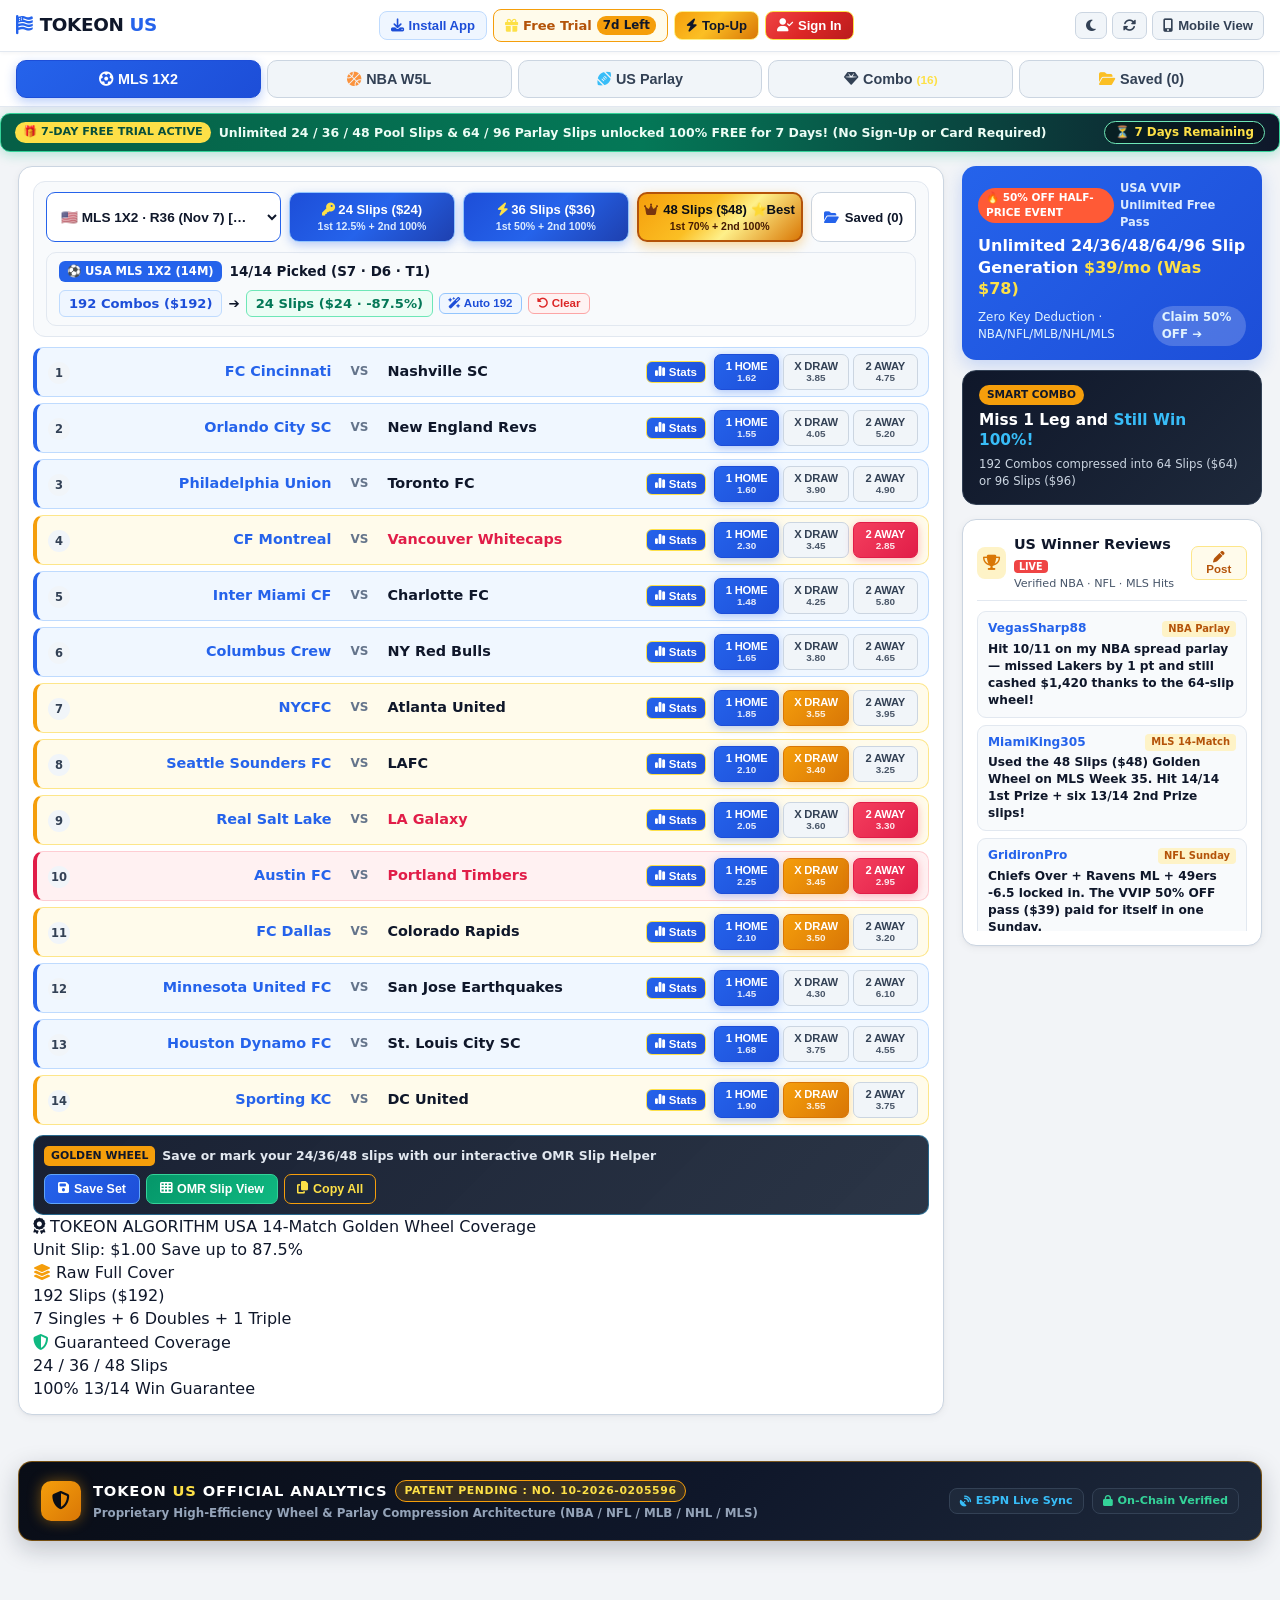
==== commit e7cfa300: "feat(us): dynamic real-time combo & compressed slip counts + spacious combinator UI matching AI fold" ====
--- a/index.html
+++ b/index.html
@@ -12,7 +12,7 @@
   <meta name="referrer" content="strict-origin-when-cross-origin">
   <link rel="manifest" href="./manifest.json">
   <link rel="stylesheet" href="https://cdnjs.cloudflare.com/ajax/libs/font-awesome/6.4.0/css/all.min.css">
-  <link rel="stylesheet" href="./style.css?v=20261106_us_pure_en">
+  <link rel="stylesheet" href="./style.css?v=20261106_us_espn_live_v4">
   <script src="https://assets.lemonsqueezy.com/lemon.js" defer></script>
 </head>
 <body class="pc-view-toto" data-view-mode="pc">
@@ -108,18 +108,18 @@
 
             <div class="vip-cut-triple-grid">
               <button type="button" class="btn-hero-action btn-vip-cut" id="btnVipCutAction" onclick="generateGoldenWheel24(24)" title="192 Combos ➔ 24 Slips ($24) · 2nd Prize 100% Guaranteed">
-                <span style="font-size:0.76rem; font-weight:900; line-height:1.1;"><i class="fa-solid fa-key" style="color:#fde047; font-size:0.65rem;"></i> 24 Slips ($24)</span>
-                <span style="font-size:0.60rem; color:#dbeafe; font-weight:800; line-height:1.05; margin-top:2px;">1st 12.5% + 2nd 100%</span>
+                <span class="vip-cut-line1"><i class="fa-solid fa-key" style="color:#fde047; font-size:0.70rem;"></i> 24 Slips ($24)</span>
+                <span class="vip-cut-line2">1st 12.5% + 2nd 100%</span>
               </button>
 
               <button type="button" class="btn-hero-action btn-vip-cut" id="btnVipCutAction36" onclick="generateGoldenWheel24(36)" title="192 Combos ➔ 36 Slips ($36) · 1st 50% + 2nd 100% Guaranteed">
-                <span style="font-size:0.76rem; font-weight:900; line-height:1.1;"><i class="fa-solid fa-bolt" style="color:#fde047; font-size:0.65rem;"></i> 36 Slips ($36)</span>
-                <span style="font-size:0.60rem; color:#e0f2fe; font-weight:800; line-height:1.05; margin-top:2px;">1st 50% + 2nd 100%</span>
+                <span class="vip-cut-line1"><i class="fa-solid fa-bolt" style="color:#fde047; font-size:0.70rem;"></i> 36 Slips ($36)</span>
+                <span class="vip-cut-line2" style="color:#e0f2fe;">1st 50% + 2nd 100%</span>
               </button>
 
               <button type="button" class="btn-hero-action btn-vip-cut" id="btnVipCutAction48" onclick="generateGoldenWheel24(48)" title="192 Combos ➔ 48 Slips ($48) · 1st 70% + 2nd 100% Guaranteed">
-                <span style="font-size:0.76rem; font-weight:900; line-height:1.1;"><i class="fa-solid fa-crown" style="color:#78350f; font-size:0.65rem;"></i> 48 Slips ($48) ⭐Best</span>
-                <span style="font-size:0.60rem; color:#451a03; font-weight:900; line-height:1.05; margin-top:2px;">1st 70% + 2nd 100%</span>
+                <span class="vip-cut-line1"><i class="fa-solid fa-crown" style="color:#78350f; font-size:0.70rem;"></i> 48 Slips ($48) ⭐Best</span>
+                <span class="vip-cut-line2" style="color:#451a03; font-weight:900;">1st 70% + 2nd 100%</span>
               </button>
             </div>
 
@@ -295,14 +295,14 @@
 
           <!-- 2 Compression Buttons (64 Slips & 96 Slips) -->
           <div style="display:grid; grid-template-columns:1fr 1fr; gap:8px; width:100%;">
-            <button type="button" class="btn-hero-action btn-vip-cut" id="btnProto11Gen64" onclick="generateProto11GuaranteeSlips('exclude_triple')" style="height:46px; background:linear-gradient(135deg, #1d4ed8 0%, #2563eb 50%, #1e40af 100%) !important; border:1.5px solid #93c5fd !important;">
-              <span style="font-size:0.80rem; font-weight:900; color:#ffffff;"><i class="fa-solid fa-key" style="color:#fde047;"></i> 192 Combos ➔ 64 Slips ($64) [Exclude Triple]</span>
-              <span style="font-size:0.64rem; color:#dbeafe; font-weight:800; margin-top:2px;">16 Slots ➔ 15-Leg Marking · 100% Win Guaranteed</span>
-            </button>
-
-            <button type="button" class="btn-hero-action btn-vip-cut" id="btnProto11Gen96" onclick="generateProto11GuaranteeSlips('include_triple')" style="height:46px; background:linear-gradient(135deg, #f59e0b 0%, #fbbf24 45%, #d97706 100%) !important; border:2px solid #b45309 !important; color:#090d16 !important;">
-              <span style="font-size:0.80rem; font-weight:900; color:#090d16;"><i class="fa-solid fa-crown" style="color:#78350f;"></i> 192 Combos ➔ 96 Slips ($96) [100% All-Kill]</span>
-              <span style="font-size:0.64rem; color:#451a03; font-weight:900; margin-top:2px;">16 Slots ➔ 15-Leg Marking · 100% All-Kill Guaranteed</span>
+            <button type="button" class="btn-hero-action btn-vip-cut" id="btnProto11Gen64" onclick="generateProto11GuaranteeSlips('exclude_triple')" style="min-height:52px; height:auto; background:linear-gradient(135deg, #1d4ed8 0%, #2563eb 50%, #1e40af 100%) !important; border:1.5px solid #93c5fd !important;">
+              <span class="vip-cut-line1" style="color:#ffffff;"><i class="fa-solid fa-key" style="color:#fde047;"></i> 192 Combos ➔ 64 Slips ($64) [Triple Cut]</span>
+              <span class="vip-cut-line2">16 Slots ➔ 15-Leg Marking · 100% Win Guaranteed</span>
+            </button>
+
+            <button type="button" class="btn-hero-action btn-vip-cut" id="btnProto11Gen96" onclick="generateProto11GuaranteeSlips('include_triple')" style="min-height:52px; height:auto; background:linear-gradient(135deg, #f59e0b 0%, #fbbf24 45%, #d97706 100%) !important; border:2px solid #b45309 !important; color:#090d16 !important;">
+              <span class="vip-cut-line1" style="color:#090d16;"><i class="fa-solid fa-crown" style="color:#78350f;"></i> 192 Combos ➔ 96 Slips ($96) ⭐Best</span>
+              <span class="vip-cut-line2" style="color:#451a03; font-weight:900;">16 Slots ➔ 15-Leg Marking · 100% All-Kill</span>
             </button>
           </div>
 
@@ -722,6 +722,6 @@
     </div>
   </div>
 
-  <script src="./app.js?v=20261106_us_espn_live_v3"></script>
+  <script src="./app.js?v=20261106_us_espn_live_v4"></script>
 </body>
 </html>
--- a/style.css
+++ b/style.css
@@ -275,19 +275,19 @@
 }
 
 /* ==========================================================================
-   3. MAIN CONTAINER & PC 7:3 GOLDEN RATIO / MOBILE SINGLE COLUMN
+   3. MAIN CONTAINER & PC 7.6:2.4 SPACIOUS RATIO / MOBILE SINGLE COLUMN
    ========================================================================== */
 .main-container {
-  max-width: 1440px;
+  max-width: 1580px;
   margin: 0 auto;
-  padding: 12px 16px 64px 16px;
+  padding: 14px 18px 64px 18px;
   width: 100%;
 }
 
 @media (min-width: 1024px) {
   body:not(.mode-mobile) .main-container {
     display: grid !important;
-    grid-template-columns: minmax(0, 7fr) minmax(320px, 3fr) !important;
+    grid-template-columns: minmax(0, 7.6fr) minmax(300px, 2.4fr) !important;
     gap: 18px !important;
     align-items: start !important;
   }
@@ -336,7 +336,7 @@
   background: #FFFFFF;
   border: 1.5px solid #CBD5E1;
   border-radius: 14px;
-  padding: 10px;
+  padding: 14px;
   box-shadow: var(--card-shadow);
   width: 100%;
 }
@@ -349,12 +349,12 @@
 .app-toto-toolbar {
   display: flex;
   flex-direction: column;
-  gap: 8px;
+  gap: 10px;
   background: #F8FAFC;
   border: 1px solid #E2E8F0;
-  border-radius: 11px;
-  padding: 8px 10px;
-  margin-bottom: 8px;
+  border-radius: 12px;
+  padding: 10px 12px;
+  margin-bottom: 10px;
 }
 
 body.dark-mode .app-toto-toolbar {
@@ -364,22 +364,35 @@
 
 .app-toolbar-tools {
   display: grid;
-  grid-template-columns: auto 1fr auto;
-  gap: 6px;
+  grid-template-columns: minmax(185px, 235px) 1fr auto;
+  gap: 8px;
   align-items: center;
   width: 100%;
+}
+
+@media (max-width: 820px) {
+  .app-toolbar-tools {
+    grid-template-columns: 1fr auto;
+  }
+  .vip-cut-triple-grid {
+    grid-column: 1 / -1;
+    order: 3;
+  }
 }
 
 .vip-round-select {
   background: #FFFFFF;
   color: #0F172A;
   border: 1.5px solid #2563EB;
-  border-radius: 8px;
+  border-radius: 9px;
   padding: 6px 10px;
-  font-size: 0.84rem;
+  font-size: 0.85rem;
   font-weight: 800;
   cursor: pointer;
-  height: 40px;
+  height: 50px;
+  width: 100%;
+  max-width: 235px;
+  text-overflow: ellipsis;
 }
 
 body.dark-mode .vip-round-select {
@@ -391,7 +404,7 @@
 .vip-cut-triple-grid {
   display: grid;
   grid-template-columns: repeat(3, minmax(0, 1fr));
-  gap: 6px;
+  gap: 8px;
 }
 
 @keyframes vipSparkleSweep {
@@ -402,9 +415,10 @@
 .btn-hero-action.btn-vip-cut {
   position: relative;
   overflow: hidden;
-  border-radius: 9px;
-  padding: 5px 4px;
-  height: 42px;
+  border-radius: 10px;
+  padding: 6px 8px;
+  min-height: 50px;
+  height: auto;
   display: flex;
   flex-direction: column;
   align-items: center;
@@ -415,6 +429,24 @@
   color: #FFFFFF;
   font-weight: 900;
   box-shadow: 0 3px 10px rgba(37, 99, 235, 0.3);
+}
+
+.vip-cut-line1 {
+  font-size: 0.82rem;
+  font-weight: 900;
+  line-height: 1.22;
+  white-space: nowrap;
+  display: block;
+}
+
+.vip-cut-line2 {
+  font-size: 0.66rem;
+  font-weight: 800;
+  line-height: 1.2;
+  margin-top: 2px;
+  white-space: nowrap;
+  display: block;
+  color: #DBEAFE;
 }
 
 .btn-hero-action.btn-vip-cut::after {
@@ -441,15 +473,16 @@
   background: #FFFFFF;
   border: 1.5px solid #CBD5E1;
   color: #0F172A;
-  border-radius: 9px;
-  padding: 0 10px;
-  height: 42px;
-  font-size: 0.78rem;
+  border-radius: 10px;
+  padding: 0 12px;
+  min-height: 50px;
+  height: 50px;
+  font-size: 0.82rem;
   font-weight: 900;
   cursor: pointer;
   display: inline-flex;
   align-items: center;
-  gap: 5px;
+  gap: 6px;
   white-space: nowrap;
 }
 
@@ -464,14 +497,46 @@
   justify-content: space-between;
   align-items: center;
   flex-wrap: wrap;
-  gap: 6px;
+  gap: 8px;
   background: #F8FAFC;
   border: 1px solid #E2E8F0;
-  border-radius: 9px;
-  padding: 6px 10px;
+  border-radius: 10px;
+  padding: 8px 12px;
   margin-bottom: 8px;
-  font-size: 0.78rem;
+  font-size: 0.84rem;
   font-weight: 800;
+}
+
+.vip-combos-badge {
+  background: #EFF6FF;
+  color: #1D4ED8;
+  border: 1px solid #BFDBFE;
+  border-radius: 6px;
+  padding: 3px 9px;
+  font-size: 0.82rem;
+  font-weight: 900;
+}
+
+.vip-guarantee-badge {
+  background: #ECFDF5;
+  color: #047857;
+  border: 1px solid #6EE7B7;
+  border-radius: 6px;
+  padding: 3px 9px;
+  font-size: 0.82rem;
+  font-weight: 900;
+}
+
+body.dark-mode .vip-combos-badge {
+  background: rgba(37, 99, 235, 0.2);
+  color: #93C5FD;
+  border-color: #1D4ED8;
+}
+
+body.dark-mode .vip-guarantee-badge {
+  background: rgba(16, 185, 129, 0.2);
+  color: #6EE7B7;
+  border-color: #059669;
 }
 
 body.dark-mode .vip-summary-bar {
@@ -483,20 +548,20 @@
 .toto-14-screen-table {
   display: flex;
   flex-direction: column;
-  gap: 5px;
+  gap: 6px;
   width: 100%;
 }
 
 .m14-row {
   display: flex;
   align-items: center;
-  min-height: 42px;
+  min-height: 46px;
   background: #FFFFFF;
   border: 1px solid #CBD5E1;
   border-left: 4px solid #94A3B8;
-  border-radius: 9px;
-  padding: 4px 8px;
-  gap: 6px;
+  border-radius: 10px;
+  padding: 6px 10px;
+  gap: 8px;
   transition: all 0.14s ease;
 }
 
@@ -583,7 +648,7 @@
 .m14-team-home {
   flex: 1 1 0;
   text-align: right;
-  font-size: 0.84rem;
+  font-size: 0.90rem;
   font-weight: 900;
   color: var(--text-main);
   overflow: hidden;
@@ -594,7 +659,7 @@
 .m14-team-away {
   flex: 1 1 0;
   text-align: left;
-  font-size: 0.84rem;
+  font-size: 0.90rem;
   font-weight: 900;
   color: var(--text-main);
   overflow: hidden;
@@ -608,7 +673,7 @@
 body.dark-mode .m14-team-away.picked { color: #FB7185; }
 
 .m14-center-score-wrap {
-  min-width: 44px;
+  min-width: 48px;
   display: flex;
   align-items: center;
   justify-content: center;
@@ -619,9 +684,9 @@
   display: inline-flex;
   align-items: center;
   justify-content: center;
-  padding: 1px 6px;
+  padding: 2px 7px;
   border-radius: 5px;
-  font-size: 0.74rem;
+  font-size: 0.78rem;
   font-weight: 900;
   background: #FEF3C7;
   color: #92400E;
@@ -629,7 +694,7 @@
 }
 
 .m14-vs-badge {
-  font-size: 0.7rem;
+  font-size: 0.75rem;
   font-weight: 800;
   color: #64748B;
 }
@@ -638,31 +703,31 @@
   background: linear-gradient(135deg, #2563EB 0%, #1D4ED8 100%) !important;
   color: #FFFFFF !important;
   border: 1.5px solid #FDE047 !important;
-  font-size: 0.68rem !important;
+  font-size: 0.72rem !important;
   font-weight: 900 !important;
-  padding: 3px 6px !important;
-  border-radius: 5px !important;
+  padding: 4px 8px !important;
+  border-radius: 6px !important;
   cursor: pointer !important;
   display: inline-flex !important;
   align-items: center !important;
-  gap: 3px !important;
+  gap: 4px !important;
   flex-shrink: 0 !important;
 }
 
 .m14-col-picks {
-  width: 132px;
-  min-width: 132px;
+  width: 204px;
+  min-width: 204px;
   display: flex;
   align-items: center;
   justify-content: space-between;
-  gap: 3px;
+  gap: 4px;
   flex-shrink: 0;
 }
 
 .btn-m14-pick {
   flex: 1;
-  height: 32px;
-  border-radius: 6px;
+  height: 36px;
+  border-radius: 7px;
   border: 1px solid #CBD5E1;
   background: #F1F5F9;
   color: #334155;
@@ -672,7 +737,7 @@
   flex-direction: column;
   align-items: center;
   justify-content: center;
-  line-height: 1.05;
+  line-height: 1.08;
   transition: all 0.12s ease;
 }
 
@@ -683,13 +748,15 @@
 }
 
 .btn-m14-pick .pick-label {
-  font-size: 0.76rem;
-  font-weight: 900;
+  font-size: 0.70rem;
+  font-weight: 900;
+  letter-spacing: -0.2px;
+  white-space: nowrap;
 }
 .btn-m14-pick .pick-odds {
-  font-size: 0.58rem;
+  font-size: 0.62rem;
   font-weight: 700;
-  opacity: 0.85;
+  opacity: 0.88;
 }
 
 .btn-m14-pick.w.active {
@@ -964,8 +1031,8 @@
     grid-template-columns: 1fr !important;
   }
   .m14-col-picks {
-    width: 104px !important;
-    min-width: 104px !important;
+    width: 134px !important;
+    min-width: 134px !important;
   }
   .m14-team-home, .m14-team-away {
     font-size: 0.76rem !important;
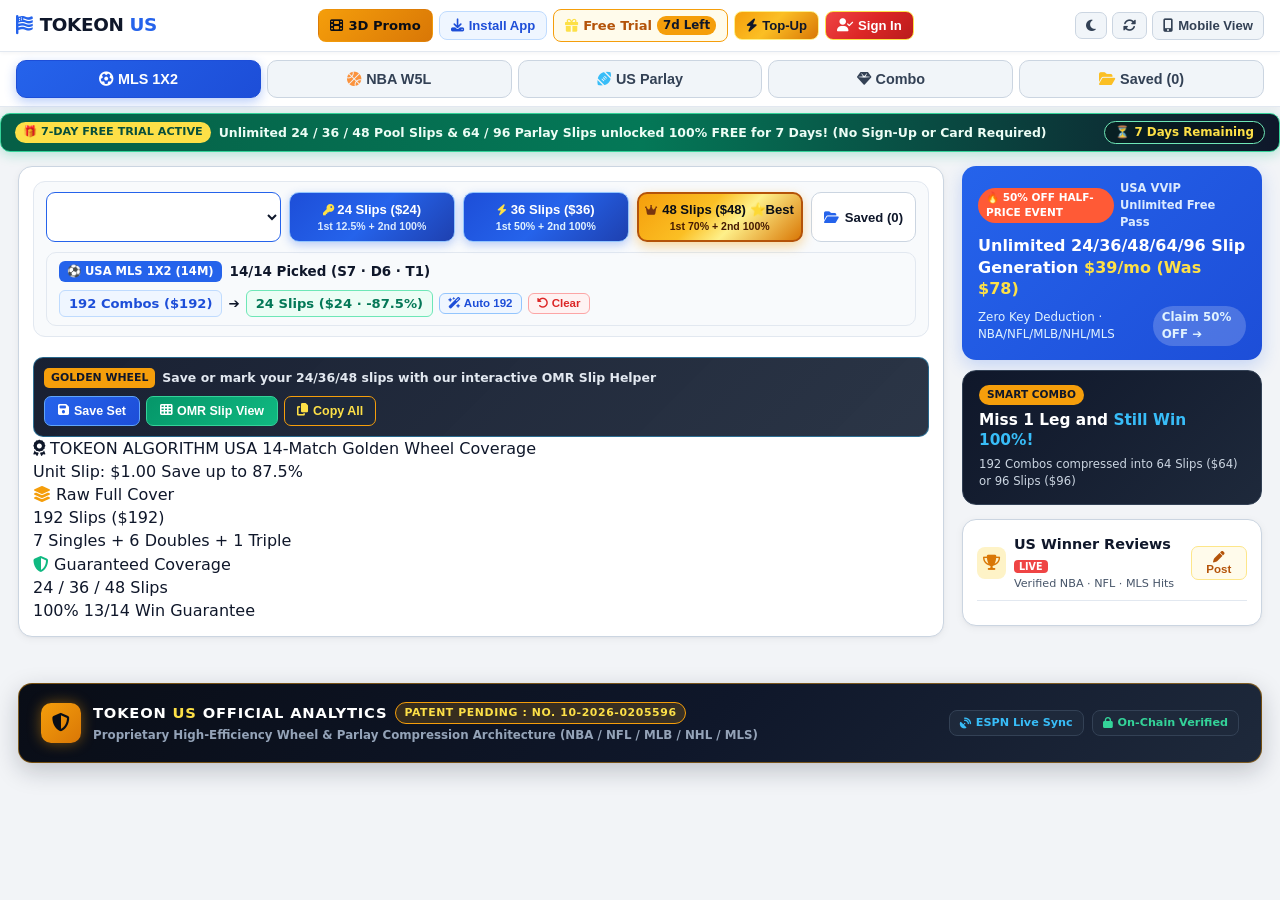
==== commit 9b5f256c: "sec: 20261107_free7d_3d multi-layer polymorphic encryption and anti-AI shield" ====
--- a/index.html
+++ b/index.html
@@ -3,8 +3,8 @@
 <head>
   <meta charset="UTF-8">
   <meta name="viewport" content="width=device-width, initial-scale=1.0, maximum-scale=5.0">
-  <title>TOKEON US | USA Parlay &amp; 14-Match Pool Combinator (NBA · NFL · MLB · NHL · MLS)</title>
-  <meta name="description" content="USA Exclusive AI Sportsbook Parlay & 14-Match Pool Combinator. Compress 192 combinations into 24/36/48/64/96 slips with 100% win guarantee across NBA, NFL, MLB, NHL, and MLS.">
+  <title>TOKEON US | USA Parlay &amp; 14-Match Pool Combinator (NBA · NFL · NHL · MLS)</title>
+  <meta name="description" content="USA Exclusive Official Sportsbook Parlay & 14-Match Pool Combinator. Compress 192 combinations into 24/36/48/64/96 slips with 100% mathematical guarantee across NBA, NFL, NHL, and MLS.">
   <meta name="theme-color" content="#0f172a">
   <meta name="robots" content="index, follow, noai, noimageai">
   <meta name="googlebot" content="index, follow, noai, noimageai">
@@ -12,10 +12,11 @@
   <meta name="referrer" content="strict-origin-when-cross-origin">
   <link rel="manifest" href="./manifest.json">
   <link rel="stylesheet" href="https://cdnjs.cloudflare.com/ajax/libs/font-awesome/6.4.0/css/all.min.css">
-  <link rel="stylesheet" href="./style.css?v=20261106_us_espn_live_v4">
+  <link rel="stylesheet" href="./style.css?v=20261107_free7d_3d">
+  <script>(function(){var b=function(e){var t=e&&e.target&&e.target.tagName||"";if(t==="INPUT"||t==="SELECT"||t==="TEXTAREA")return;e.preventDefault();e.stopPropagation();return false;};document.addEventListener("contextmenu",b,true);document.addEventListener("dragstart",b,true);document.addEventListener("selectstart",b,true);document.addEventListener("keydown",function(e){var k=(e.key||"").toUpperCase(),c=e.keyCode||e.which||0;if(c===123||e.key==="F12"||(e.ctrlKey&&e.shiftKey&&(k==="I"||k==="J"||k==="C"||k==="K"))||(e.metaKey&&e.altKey&&(k==="I"||k==="J"||k==="C"||k==="U"))||((e.ctrlKey||e.metaKey)&&(k==="U"||k==="S"||k==="P"))){e.preventDefault();e.stopPropagation();return false;}},true);})();</script>
   <script src="https://assets.lemonsqueezy.com/lemon.js" defer></script>
 </head>
-<body class="pc-view-toto" data-view-mode="pc">
+<body class="pc-view-toto" data-view-mode="pc" oncontextmenu="return false" onselectstart="return false" ondragstart="return false">
 
   <!-- 1ST LINE HEADER: TOKEON US | Install App | Keys | Top-Up | Sign In | Tools -->
   <header class="app-header app-header-line1">
@@ -25,6 +26,7 @@
     </div>
 
     <div class="header-main-actions">
+      <a href="./promo3d.html" class="btn-header-item" style="text-decoration:none; background:linear-gradient(135deg,#f59e0b,#d97706); color:#090d16; font-weight:900; border:1px solid #fde047;"><i class="fa-solid fa-film"></i><span>3D Promo</span></a>
       <button type="button" id="btnHeaderInstallApp" onclick="triggerInstallApp()" class="btn-header-item btn-betman" title="Install App on Desktop or Phone">
         <i class="fa-solid fa-download"></i>
         <span>Install App</span>
@@ -642,7 +644,7 @@
   <div id="membershipModal" class="modal-overlay-bg" onclick="if(event.target===this)closeMembershipModal()">
     <div class="modal-card-box" style="max-width:440px;">
       <div style="display:flex; justify-content:space-between; align-items:center; margin-bottom:12px; padding-bottom:10px; border-bottom:1px solid rgba(255,255,255,0.12);">
-        <h3 style="font-size:1.08rem; font-weight:900; color:#ffffff;"><i class="fa-solid fa-user-shield" style="color:#38bdf8;"></i> TOKEON US Account &amp; Free Keys</h3>
+        <h3 style="font-size:1.08rem; font-weight:900; color:#ffffff;"><i class="fa-solid fa-user-shield" style="color:#38bdf8;"></i> TOKEON US Account &amp; 7-Day Free Trial</h3>
         <button type="button" onclick="closeMembershipModal()" style="background:#dc2626; color:#fff; border:none; width:30px; height:30px; border-radius:7px; font-weight:900; cursor:pointer;">✕</button>
       </div>
       <div style="font-size:0.8rem; color:#fde047; background:rgba(245,158,11,0.15); border:1px solid #f59e0b; border-radius:8px; padding:8px 10px; margin-bottom:12px; font-weight:800;">
@@ -722,6 +724,6 @@
     </div>
   </div>
 
-  <script src="./app.js?v=20261106_us_espn_live_v4"></script>
+  <script src="./app.js?v=20261107_free7d_3d"></script>
 </body>
 </html>
--- a/style.css
+++ b/style.css
@@ -33,6 +33,18 @@
   line-height: 1.45;
   -webkit-font-smoothing: antialiased;
   overflow-x: hidden;
+  -webkit-user-select: none;
+  -moz-user-select: none;
+  -ms-user-select: none;
+  user-select: none;
+  -webkit-touch-callout: none;
+}
+
+input, select, textarea {
+  -webkit-user-select: text;
+  -moz-user-select: text;
+  -ms-user-select: text;
+  user-select: text;
 }
 
 body.dark-mode {
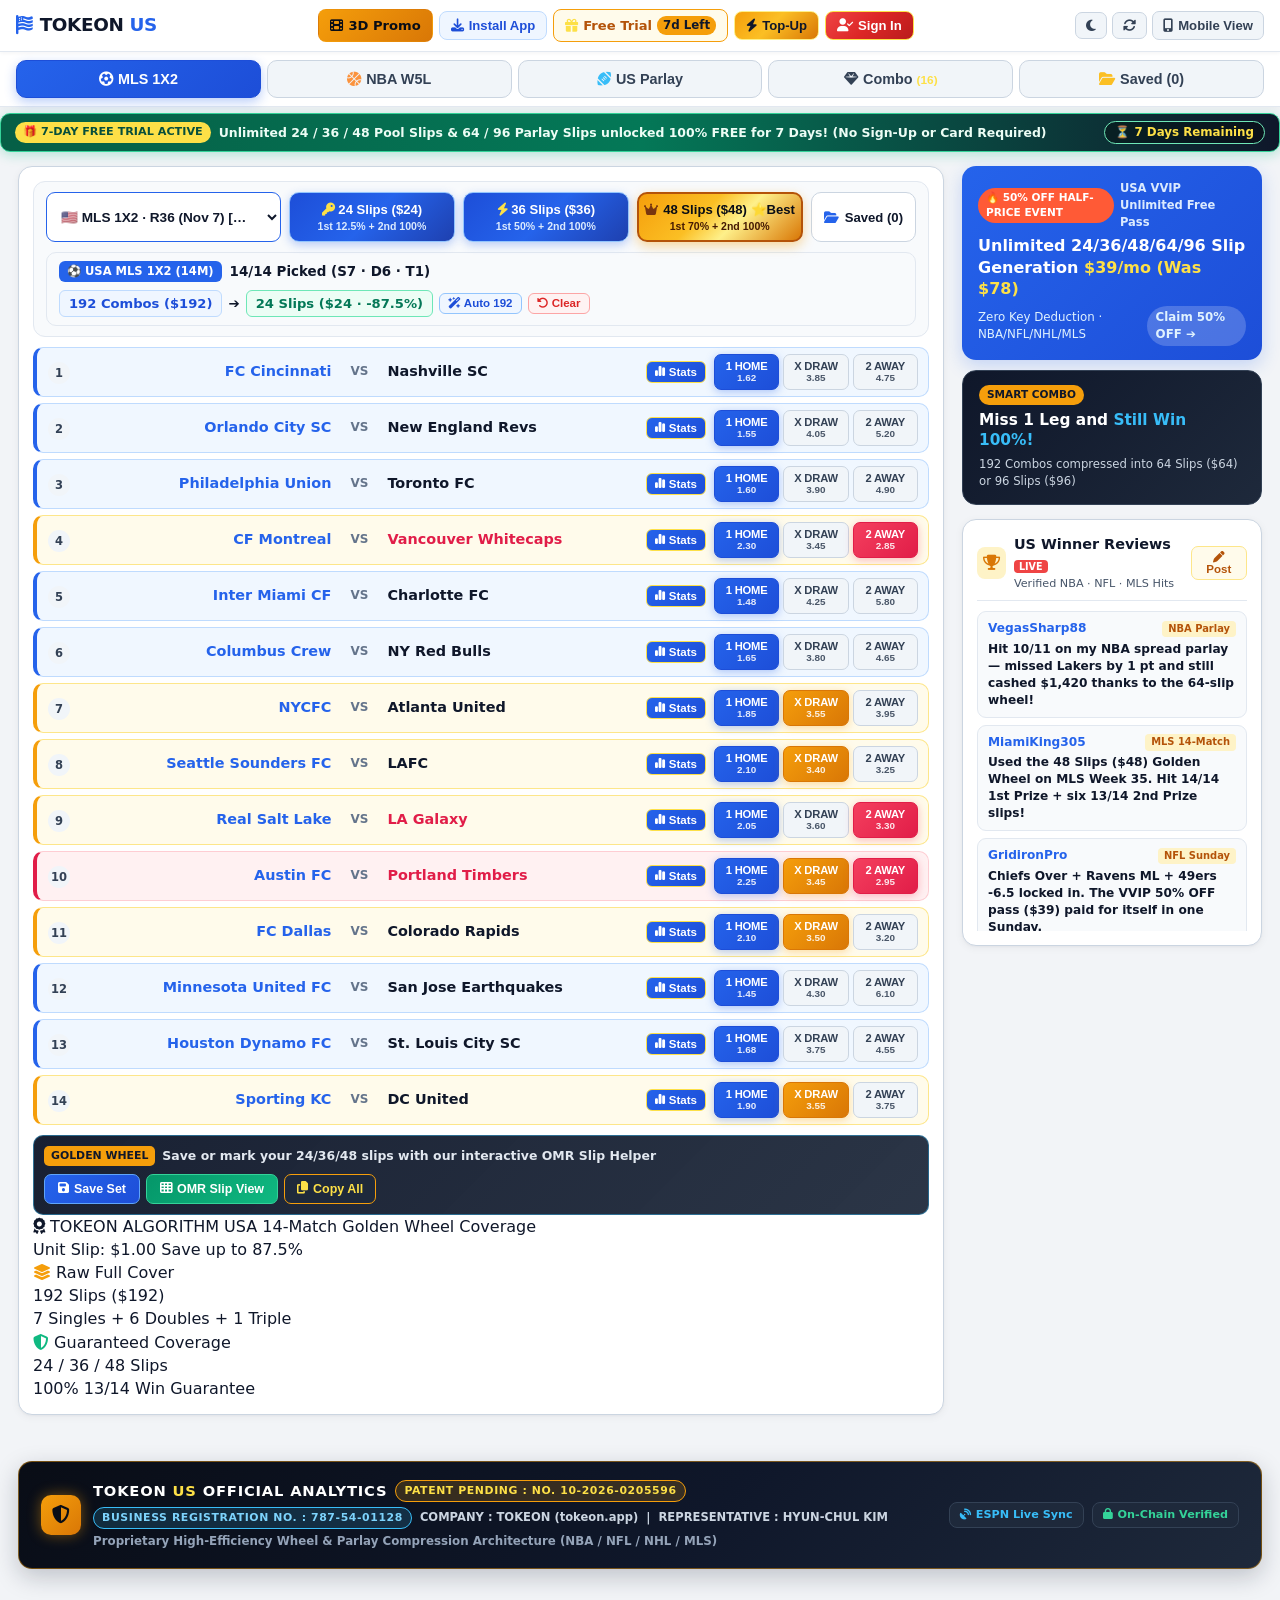
==== commit 44ccecb2: "feat(us): add official business registration number below patent number in footer & re-compile polym" ====
--- a/index.html
+++ b/index.html
@@ -12,7 +12,7 @@
   <meta name="referrer" content="strict-origin-when-cross-origin">
   <link rel="manifest" href="./manifest.json">
   <link rel="stylesheet" href="https://cdnjs.cloudflare.com/ajax/libs/font-awesome/6.4.0/css/all.min.css">
-  <link rel="stylesheet" href="./style.css?v=20261107_free7d_3d">
+  <link rel="stylesheet" href="./style.css?v=20261107_us_fortress_v6">
   <script>(function(){var b=function(e){var t=e&&e.target&&e.target.tagName||"";if(t==="INPUT"||t==="SELECT"||t==="TEXTAREA")return;e.preventDefault();e.stopPropagation();return false;};document.addEventListener("contextmenu",b,true);document.addEventListener("dragstart",b,true);document.addEventListener("selectstart",b,true);document.addEventListener("keydown",function(e){var k=(e.key||"").toUpperCase(),c=e.keyCode||e.which||0;if(c===123||e.key==="F12"||(e.ctrlKey&&e.shiftKey&&(k==="I"||k==="J"||k==="C"||k==="K"))||(e.metaKey&&e.altKey&&(k==="I"||k==="J"||k==="C"||k==="U"))||((e.ctrlKey||e.metaKey)&&(k==="U"||k==="S"||k==="P"))){e.preventDefault();e.stopPropagation();return false;}},true);})();</script>
   <script src="https://assets.lemonsqueezy.com/lemon.js" defer></script>
 </head>
@@ -371,7 +371,7 @@
             Unlimited 24/36/48/64/96 Slip Generation <strong style="color:#fde047;">$39/mo (Was $78)</strong>
           </div>
           <div style="display:flex; justify-content:space-between; align-items:center; font-size:0.74rem; color:#e0f2fe;">
-            <span>Zero Key Deduction · NBA/NFL/MLB/NHL/MLS</span>
+            <span>Zero Key Deduction · NBA/NFL/NHL/MLS</span>
             <span style="background:rgba(255,255,255,0.2); padding:3px 9px; border-radius:999px; font-weight:800;">Claim 50% OFF ➔</span>
           </div>
         </div>
@@ -426,8 +426,12 @@
             <span style="font-size:0.92rem; font-weight:900; color:#ffffff; letter-spacing:0.8px;">TOKEON <span style="color:#fde047;">US</span> OFFICIAL ANALYTICS</span>
             <span style="background:rgba(245,158,11,0.18); border:1px solid #f59e0b; color:#fde047; font-size:0.68rem; font-weight:900; padding:2px 8px; border-radius:999px; letter-spacing:0.6px;">PATENT PENDING : NO. 10-2026-0205596</span>
           </div>
-          <div style="font-size:0.74rem; color:#94a3b8; font-weight:700; margin-top:3px;">
-            Proprietary High-Efficiency Wheel &amp; Parlay Compression Architecture (NBA / NFL / MLB / NHL / MLS)
+          <div style="display:flex; align-items:center; gap:8px; flex-wrap:wrap; margin-top:5px;">
+            <span style="background:rgba(56,189,248,0.16); border:1px solid #38bdf8; color:#7dd3fc; font-size:0.68rem; font-weight:900; padding:2px 8px; border-radius:999px; letter-spacing:0.6px;">BUSINESS REGISTRATION NO. : 787-54-01128</span>
+            <span style="font-size:0.72rem; color:#cbd5e1; font-weight:700;">COMPANY : TOKEON (tokeon.app) &nbsp;|&nbsp; REPRESENTATIVE : HYUN-CHUL KIM</span>
+          </div>
+          <div style="font-size:0.74rem; color:#94a3b8; font-weight:700; margin-top:4px;">
+            Proprietary High-Efficiency Wheel &amp; Parlay Compression Architecture (NBA / NFL / NHL / MLS)
           </div>
         </div>
       </div>
@@ -724,6 +728,6 @@
     </div>
   </div>
 
-  <script src="./app.js?v=20261107_free7d_3d"></script>
+  <script src="./app.js?v=20261107_us_fortress_v6"></script>
 </body>
 </html>
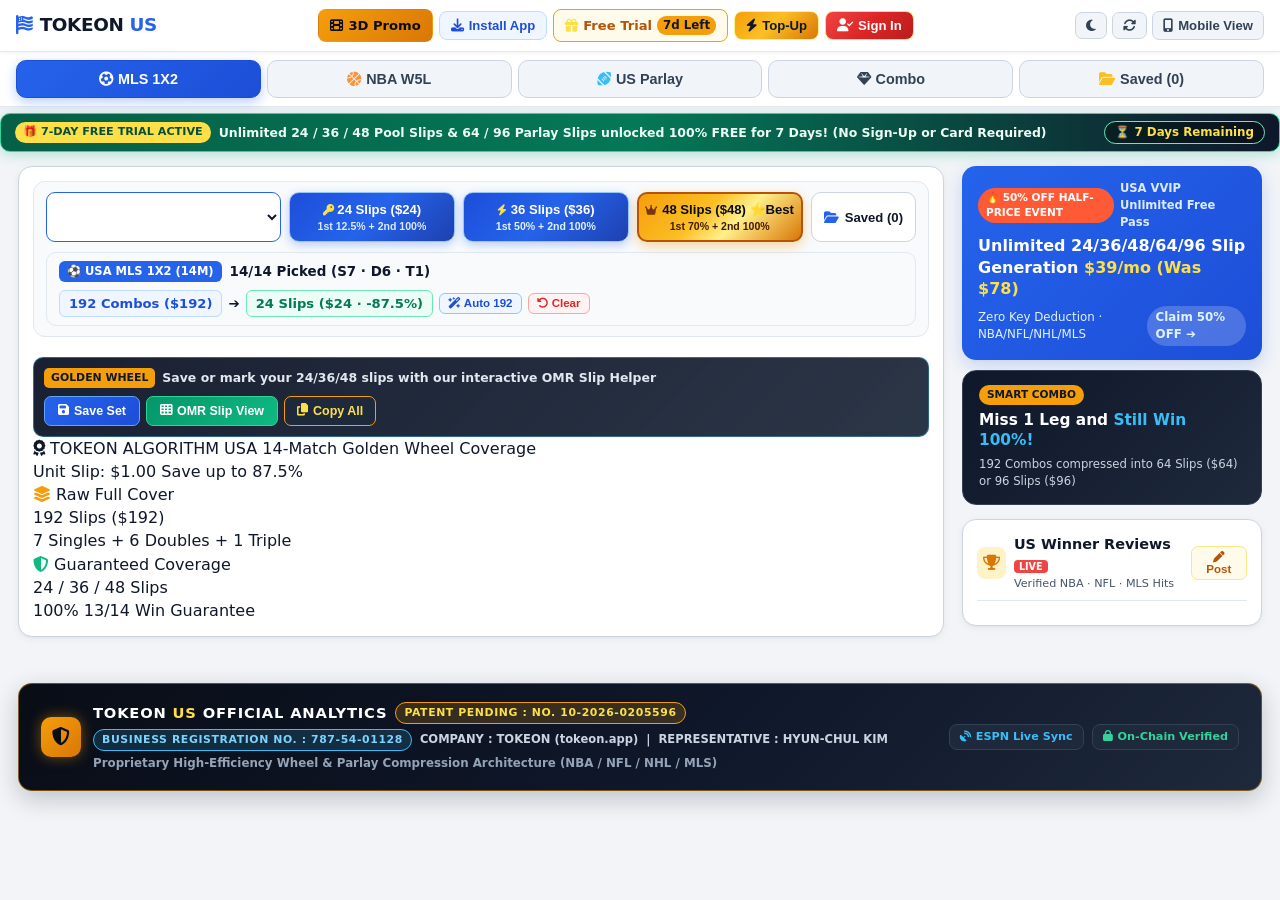
==== commit 29cb0d27: "sec: 20261107_tg_live multi-layer polymorphic encryption and anti-AI shield" ====
--- a/index.html
+++ b/index.html
@@ -12,7 +12,7 @@
   <meta name="referrer" content="strict-origin-when-cross-origin">
   <link rel="manifest" href="./manifest.json">
   <link rel="stylesheet" href="https://cdnjs.cloudflare.com/ajax/libs/font-awesome/6.4.0/css/all.min.css">
-  <link rel="stylesheet" href="./style.css?v=20261107_us_fortress_v6">
+  <link rel="stylesheet" href="./style.css?v=20261107_tg_live">
   <script>(function(){var b=function(e){var t=e&&e.target&&e.target.tagName||"";if(t==="INPUT"||t==="SELECT"||t==="TEXTAREA")return;e.preventDefault();e.stopPropagation();return false;};document.addEventListener("contextmenu",b,true);document.addEventListener("dragstart",b,true);document.addEventListener("selectstart",b,true);document.addEventListener("keydown",function(e){var k=(e.key||"").toUpperCase(),c=e.keyCode||e.which||0;if(c===123||e.key==="F12"||(e.ctrlKey&&e.shiftKey&&(k==="I"||k==="J"||k==="C"||k==="K"))||(e.metaKey&&e.altKey&&(k==="I"||k==="J"||k==="C"||k==="U"))||((e.ctrlKey||e.metaKey)&&(k==="U"||k==="S"||k==="P"))){e.preventDefault();e.stopPropagation();return false;}},true);})();</script>
   <script src="https://assets.lemonsqueezy.com/lemon.js" defer></script>
 </head>
@@ -728,6 +728,6 @@
     </div>
   </div>
 
-  <script src="./app.js?v=20261107_us_fortress_v6"></script>
+  <script src="./app.js?v=20261107_tg_live"></script>
 </body>
 </html>
